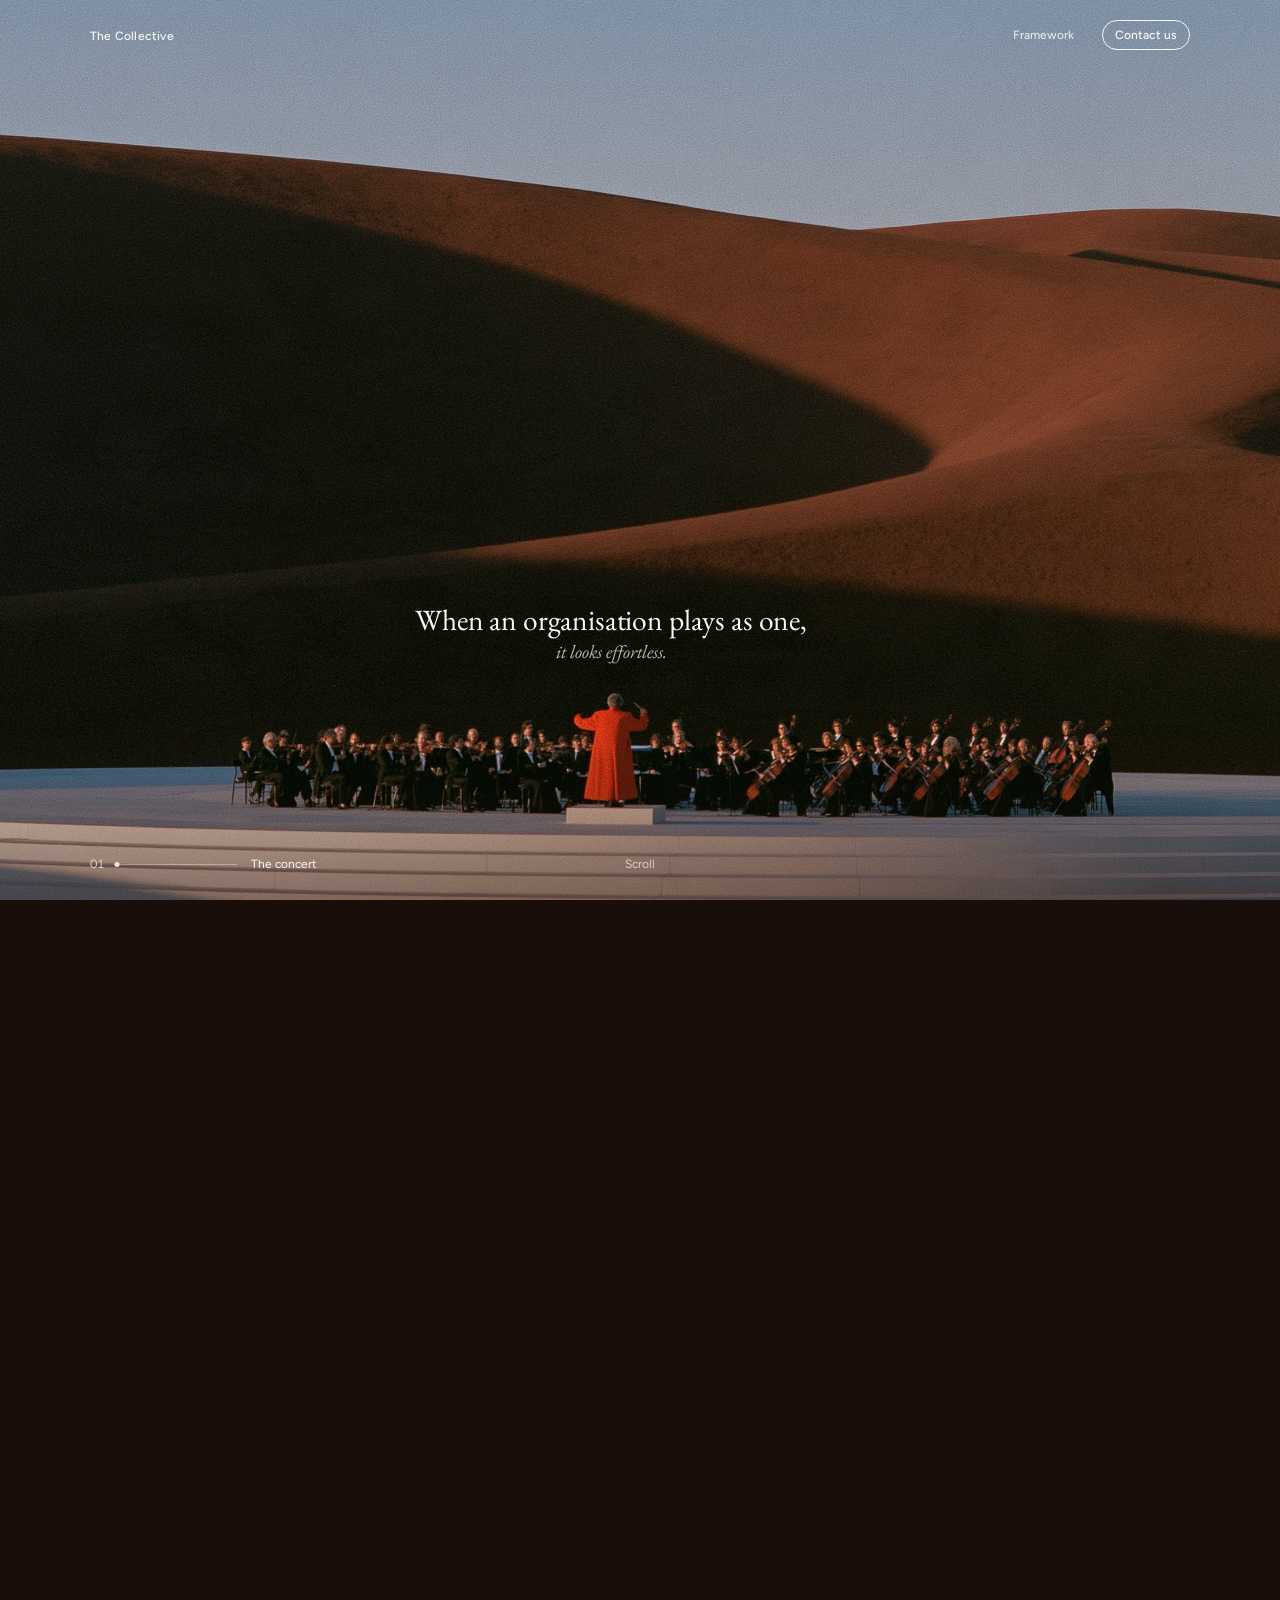
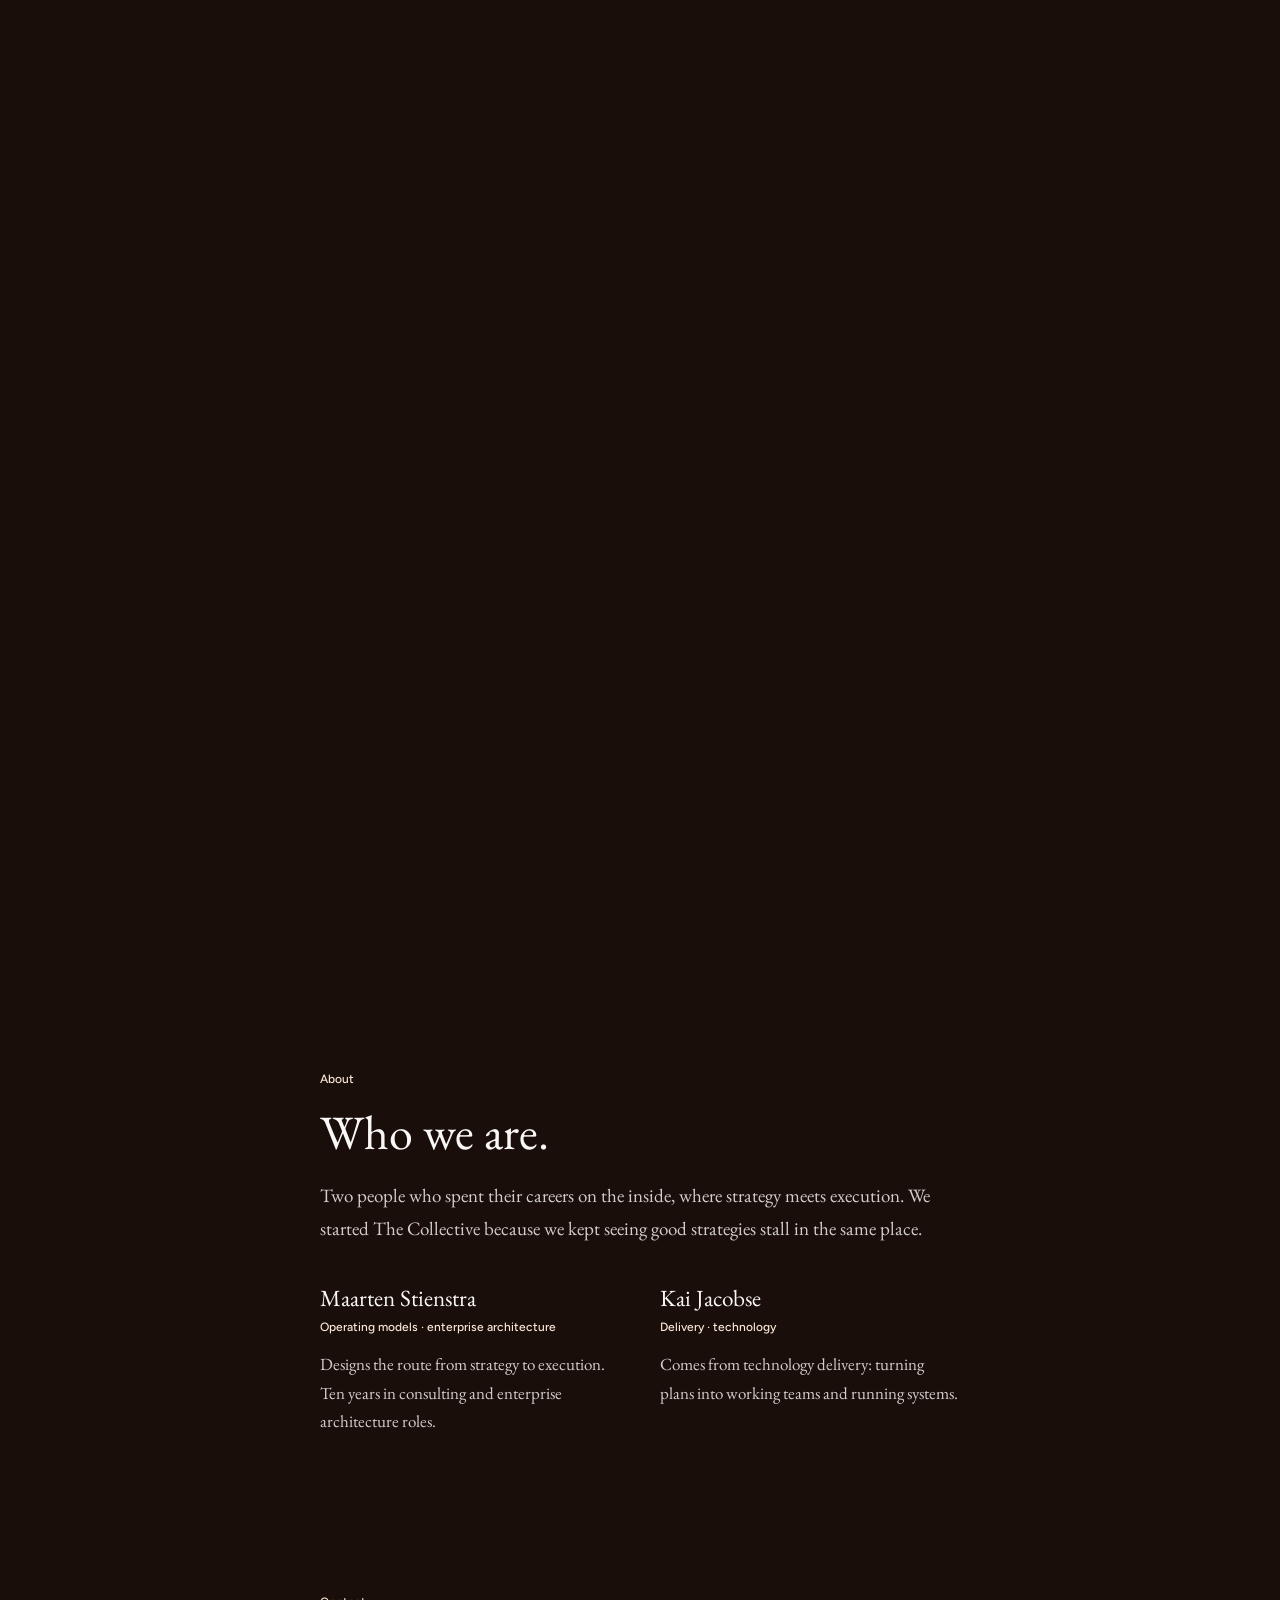
==== index.html @ 5a9cf830 "Initial commit: The Collective website Co-Authored-By: Claude Opus 5.5 <noreply@anthropic.com>" ====
<!doctype html>
<html lang="en-GB">
<head>
<meta charset="utf-8">
<meta name="viewport" content="width=device-width, initial-scale=1, viewport-fit=cover">
<title>The Collective · Operating model advisory in Amsterdam</title>
<meta name="description" content="Forty initiatives, rising IT costs, projects that don&rsquo;t pay off? We connect strategy, operating model and resources so your organisation plays as one.">
<meta name="robots" content="index, follow, max-image-preview:large">
<meta name="theme-color" content="#1A0E0A">
<meta name="color-scheme" content="dark">

<!-- Sharing previews -->
<meta property="og:type" content="website">
<meta property="og:site_name" content="The Collective">
<meta property="og:locale" content="en_GB">
<meta property="og:title" content="The Collective · When an organisation plays as one">
<meta property="og:description" content="Operating model advisory in Amsterdam. We connect strategy, design and resources so the whole organisation plays as one.">
<meta name="twitter:card" content="summary_large_image">
<meta name="twitter:title" content="The Collective · When an organisation plays as one">
<meta name="twitter:description" content="Operating model advisory in Amsterdam. We connect strategy, design and resources so the whole organisation plays as one.">

<!-- seo:site-url  Filled in by tools/set_domain.py once the domain is known: canonical URL and absolute share image. -->
<!-- /seo:site-url -->

<link rel="icon" href="assets/icons/favicon.svg" type="image/svg+xml">
<link rel="icon" href="assets/icons/favicon-32.png" sizes="32x32" type="image/png">
<link rel="apple-touch-icon" href="assets/icons/apple-touch-icon.png">

<script src="assets/js/boot.js"></script>

<link rel="preconnect" href="https://fonts.googleapis.com">
<link rel="preconnect" href="https://fonts.gstatic.com" crossorigin>
<link rel="stylesheet" href="https://fonts.googleapis.com/css2?family=EB+Garamond:ital,wght@0,400;1,400&family=Figtree:wght@400;500&display=swap">

<link rel="preload" as="image" href="assets/img/scene.jpg" fetchpriority="high">

<link rel="stylesheet" href="assets/css/fonts.css">
<link rel="stylesheet" href="assets/css/tokens.css">
<link rel="stylesheet" href="assets/css/base.css">
<link rel="stylesheet" href="assets/css/components/button.css">
<link rel="stylesheet" href="assets/css/components/glass.css">
<link rel="stylesheet" href="assets/css/components/nav.css">
<link rel="stylesheet" href="assets/css/components/story.css">
<link rel="stylesheet" href="assets/css/components/sections.css">
<link rel="stylesheet" href="assets/css/components/tag.css">
<link rel="stylesheet" href="assets/css/components/symptoms.css">
<link rel="stylesheet" href="assets/css/components/diagram.css">
<link rel="stylesheet" href="assets/css/components/dialog.css">
<link rel="stylesheet" href="assets/css/components/motion.css">

<script type="application/ld+json" id="structured-data">
{
  "@context": "https://schema.org",
  "@graph": [
    {
      "@type": "ProfessionalService",
      "@id": "#organisation",
      "name": "The Collective",
      "description": "Operating model advisory. We connect strategy, operating model and resources so the whole organisation plays as one.",
      "slogan": "When an organisation plays as one, it looks effortless.",
      "areaServed": [
        "Netherlands",
        "Belgium",
        "Luxembourg",
        "Europe"
      ],
      "address": {
        "@type": "PostalAddress",
        "addressLocality": "Amsterdam",
        "addressCountry": "NL"
      },
      "founder": [
        {
          "@id": "#maarten-stienstra"
        },
        {
          "@id": "#kai-jacobse"
        }
      ],
      "knowsAbout": [
        "Operating model",
        "Operating model design",
        "Strategy execution",
        "Strategic prioritisation",
        "Project portfolio management",
        "Portfolio governance",
        "Business capabilities",
        "Value streams",
        "Organisational design",
        "Decision rights",
        "Run and change",
        "Capacity planning",
        "IT cost optimisation",
        "Technical debt",
        "Benefits realisation",
        "Business–IT alignment",
        "Data governance",
        "AI readiness",
        "Team Topologies",
        "OKRs"
      ]
    },
    {
      "@type": "Person",
      "@id": "#maarten-stienstra",
      "name": "Maarten Stienstra",
      "jobTitle": "Co-founder · Operating models and enterprise architecture",
      "worksFor": {
        "@id": "#organisation"
      }
    },
    {
      "@type": "Person",
      "@id": "#kai-jacobse",
      "name": "Kai Jacobse",
      "jobTitle": "Co-founder · Delivery and technology",
      "worksFor": {
        "@id": "#organisation"
      }
    },
    {
      "@type": "WebSite",
      "@id": "#website",
      "name": "The Collective",
      "inLanguage": "en-GB",
      "publisher": {
        "@id": "#organisation"
      }
    }
  ]
}
</script>

<script src="assets/js/util.js" defer></script>
<script src="assets/js/config.js" defer></script>
<script src="assets/js/story.js" defer></script>
<script src="assets/js/snap.js" defer></script>
<script src="assets/js/ui.js" defer></script>
</head>
<body>

<!-- ============================================================
     Top bar
     ============================================================ -->
<a class="brand" href="#top" data-safe-top data-entrance aria-label="The Collective, back to top">The Collective</a>
<div class="nav-fade" data-nav-fade aria-hidden="true"></div>
<nav class="site-nav" data-safe-top data-entrance aria-label="Main">
  <a class="site-nav__link" href="#framework">Framework</a>
  <button class="btn btn--outline" type="button" data-contact aria-haspopup="dialog" aria-controls="contact">Contact us</button>
</nav>

<main id="top">
  <h1 class="visually-hidden">The Collective: operating model advisory in Amsterdam</h1>

  <!-- ============================================================
       The film: text timing and camera moves live in assets/js/config.js
       ============================================================ -->
  <section class="story" data-story aria-label="The Collective: when an organisation plays as one">
    <div class="story__stage" data-story-stage>
      <canvas class="story__canvas" data-story-canvas role="img" aria-label="An orchestra and its conductor playing in a vast landscape of red dunes"></canvas>
      <div class="story__shade" data-story-shade aria-hidden="true"></div>
      <div class="story__floor" aria-hidden="true"></div>

      <div class="beats">
        <div class="beat" data-beat="opening" data-anchor="conductor">
          <p class="beat__title" data-entrance="rise">When an organisation plays as one,</p>
          <p class="beat__lead" data-entrance="rise">it looks effortless.</p>
        </div>

        <div class="beat" data-beat="twist" data-anchor="conductor">
          <p class="beat__title">It isn&rsquo;t.</p>
          <ul class="beat__lines">
            <li data-copy="symptom-1">Forty initiatives. Nobody can name the three that matter.</li>
            <li data-copy="symptom-2">Every project reports green. The result doesn&rsquo;t move.</li>
            <li data-copy="symptom-3">Run wins every fight for people.</li>
          </ul>
        </div>

        <div class="beat" data-beat="whole" data-anchor="conductor">
          <p class="beat__title">Great parts don&rsquo;t automatically create a great&nbsp;whole.</p>
          <p class="beat__lead" data-copy="whole-sub">What makes it extraordinary<br>is how it all comes together.</p>
        </div>

        <div class="beat beat--centred" data-beat="question">
          <p class="beat__title">So, how does your organisation sound?</p>
          <button class="btn btn--outline beat__cta" type="button" data-contact>Start a conversation</button>
        </div>
      </div>

      <div class="panels">
        <aside class="panel glass" data-panel="plan" aria-label="Plan">
          <p class="panel__kicker">Plan &middot; the programme</p>
          <p class="panel__title">What we want to play</p>
          <p class="panel__body">The best music for our audience, the customer. Tonight, and next season too. The plan chooses what we play, and what we leave out.</p>
          <a class="panel__link" href="#plan">More on the plan &darr;</a>
        </aside>
        <aside class="panel glass" data-panel="blueprint" aria-label="Blueprint">
          <p class="panel__kicker">Blueprint &middot; the score</p>
          <p class="panel__title">What it takes to play it</p>
          <p class="panel__body">The programme written out as parts: which sections the orchestra needs, who plays what, and who leads. The design, on paper.</p>
          <a class="panel__link" href="#blueprint">More on the blueprint &darr;</a>
        </aside>
        <aside class="panel glass" data-panel="means" aria-label="Means">
          <p class="panel__kicker">Means &middot; the orchestra</p>
          <p class="panel__title">Who is in the chair tonight</p>
          <p class="panel__body">The musicians, their hours and their instruments: people, money, processes and technology. Tonight&rsquo;s concert and next season&rsquo;s rehearsals share them.</p>
          <a class="panel__link" href="#means">More on the means &darr;</a>
        </aside>
        <aside class="panel glass" data-panel="orchestration" aria-label="Orchestration">
          <p class="panel__kicker">Orchestration &middot; the conductor</p>
          <p class="panel__title">The whole, in motion</p>
          <p class="panel__body">Programme, score and orchestra, playing together, live. Deciding every day what plays, what waits, and who is needed where.</p>
          <a class="panel__link" href="#orchestration">More on orchestration &darr;</a>
        </aside>
      </div>

      <div class="timeline" data-timeline data-entrance aria-hidden="true">
        <span data-timeline-num>01</span>
        <span class="timeline__bar"><span class="timeline__fill" data-timeline-fill></span><span class="timeline__dot" data-timeline-dot></span></span>
        <span class="timeline__label" data-timeline-label>The concert</span>
      </div>
      <div class="scroll-hint" data-scroll-hint data-entrance aria-hidden="true">Scroll</div>
    </div>
  </section>

  <!-- ============================================================
       Symptoms: what leadership teams recognise, grouped by the part of
       the framework where they start. The full list with roles, causes,
       evidence and sources is in docs/SYMPTOMS.md: keep the two in step.
       ============================================================ -->
  <section class="section section--first" id="symptoms" aria-labelledby="symptoms-title">
    <div class="section__inner">
      <header class="section__head">
        <p class="eyebrow" data-reveal>Symptoms</p>
        <h2 class="section__title" id="symptoms-title" data-reveal>Sound familiar?</h2>
        <p class="section__text" data-reveal>What CEOs, CFOs, COOs and CIOs say when strategy and execution stop playing together. Open one to see where it starts.</p>
      </header>

      <div class="symptoms">
        <section class="symptom-group" aria-labelledby="symptoms-plan" data-reveal>
          <p class="symptom-group__part">Plan &middot; the programme</p>
          <h3 class="symptom-group__title" id="symptoms-plan">Are we working on the right things?</h3>
          <details class="symptom" id="too-many-initiatives">
            <summary class="symptom__line">We have 40 initiatives running, and nobody can tell me which three actually matter.</summary>
            <div class="symptom__body">
              <p class="symptom__roles">CEO &middot; COO</p>
              <p class="symptom__cause">The strategy names ambitions but makes no choices. Every idea becomes a project, and nothing is ranked against anything else.</p>
              <ul class="tags" aria-label="Related concepts"><li class="tag">Strategic prioritisation</li><li class="tag">Project portfolio management</li><li class="tag">OKRs</li></ul>
            </div>
          </details>
          <details class="symptom" id="strategy-lost-in-translation">
            <summary class="symptom__line">The strategy is clear in the boardroom. Two levels down, nobody can tell you what it means for their work.</summary>
            <div class="symptom__body">
              <p class="symptom__roles">CEO</p>
              <p class="symptom__cause">The plan goes straight to the organisation without a design in between: which capabilities, which teams, which owners.</p>
              <ul class="tags" aria-label="Related concepts"><li class="tag">Strategy execution</li><li class="tag">Strategic alignment</li><li class="tag">Operating model</li></ul>
            </div>
          </details>
          <details class="symptom" id="ai-without-foundations">
            <summary class="symptom__line">Everyone wants AI, but our data and systems aren&rsquo;t ready for it.</summary>
            <div class="symptom__body">
              <p class="symptom__roles">CEO &middot; CIO &middot; CTO</p>
              <p class="symptom__cause">The ambition is set at the top, but the foundations it depends on, data, process ownership and capacity, were never planned or funded.</p>
              <ul class="tags" aria-label="Related concepts"><li class="tag">AI readiness</li><li class="tag">AI strategy</li><li class="tag">Data foundations</li></ul>
            </div>
          </details>
        </section>
        <section class="symptom-group" aria-labelledby="symptoms-blueprint" data-reveal>
          <p class="symptom-group__part">Blueprint &middot; the score</p>
          <h3 class="symptom-group__title" id="symptoms-blueprint">Is it clear who owns what?</h3>
          <details class="symptom" id="waiting-on-other-teams">
            <summary class="symptom__line">Every piece of work needs three other teams, and we&rsquo;re always waiting on someone.</summary>
            <div class="symptom__body">
              <p class="symptom__roles">CIO &middot; CTO &middot; COO</p>
              <p class="symptom__cause">Teams are organised around departments or systems instead of the flow of work to the customer, so every change crosses several boundaries.</p>
              <ul class="tags" aria-label="Related concepts"><li class="tag">Team dependencies</li><li class="tag">Value streams</li><li class="tag">Team Topologies</li></ul>
            </div>
          </details>
          <details class="symptom" id="agile-but-not-faster">
            <summary class="symptom__line">We went agile two years ago. We&rsquo;re not delivering any faster.</summary>
            <div class="symptom__body">
              <p class="symptom__roles">CEO &middot; CIO &middot; CTO</p>
              <p class="symptom__cause">The teams changed how they work, but funding, priorities and dependencies above the teams stayed the same. Fast teams still wait on a slow system.</p>
              <ul class="tags" aria-label="Related concepts"><li class="tag">Agile at scale</li><li class="tag">Agile transformation</li><li class="tag">Lean portfolio management</li></ul>
            </div>
          </details>
          <details class="symptom" id="reorganised-same-problems">
            <summary class="symptom__line">We reorganised, and a year later we have the same problems.</summary>
            <div class="symptom__body">
              <p class="symptom__roles">CEO &middot; COO</p>
              <p class="symptom__cause">The org chart changed, but decision rights, processes and the way work flows did not.</p>
              <ul class="tags" aria-label="Related concepts"><li class="tag">Organisational design</li><li class="tag">Reorganisation</li><li class="tag">Operating model design</li></ul>
            </div>
          </details>
          <details class="symptom" id="nobody-owns-end-to-end">
            <summary class="symptom__line">When an order goes wrong between sales, the warehouse and finance, nobody owns the whole thing.</summary>
            <div class="symptom__body">
              <p class="symptom__roles">COO &middot; CFO</p>
              <p class="symptom__cause">Each department owns its own piece. Nobody owns the end-to-end flow, such as order-to-cash, returns or replenishment.</p>
              <ul class="tags" aria-label="Related concepts"><li class="tag">End-to-end process ownership</li><li class="tag">Order-to-cash</li><li class="tag">Value streams</li></ul>
            </div>
          </details>
          <details class="symptom" id="three-versions-of-the-truth">
            <summary class="symptom__line">We have three reports with three different numbers, and a meeting to argue about which one is right.</summary>
            <div class="symptom__body">
              <p class="symptom__roles">CFO &middot; CEO</p>
              <p class="symptom__cause">Nobody owns the key definitions and data, so every department builds its own version of the truth.</p>
              <ul class="tags" aria-label="Related concepts"><li class="tag">Data governance</li><li class="tag">Single source of truth</li><li class="tag">Data ownership</li></ul>
            </div>
          </details>
          <details class="symptom" id="it-as-a-cost-centre">
            <summary class="symptom__line">IT is seen as a cost to manage, not as part of how we compete.</summary>
            <div class="symptom__body">
              <p class="symptom__roles">CIO &middot; CTO &middot; CEO</p>
              <p class="symptom__cause">Business and IT plan separately and hand work over the wall, instead of owning the outcome together.</p>
              <ul class="tags" aria-label="Related concepts"><li class="tag">Business–IT alignment</li><li class="tag">Product operating model</li><li class="tag">Digital operating model</li></ul>
            </div>
          </details>
        </section>
        <section class="symptom-group" aria-labelledby="symptoms-means" data-reveal>
          <p class="symptom-group__part">Means &middot; the orchestra</p>
          <h3 class="symptom-group__title" id="symptoms-means">Do we have the people and money to do it?</h3>
          <details class="symptom" id="costs-creeping-up">
            <summary class="symptom__line">Our costs keep creeping up, especially IT, and nobody can tell me exactly why.</summary>
            <div class="symptom__body">
              <p class="symptom__roles">CFO &middot; CEO</p>
              <p class="symptom__cause">Spend is spread across cloud, licences and teams that nobody oversees as a whole. New things are added, old ones are rarely switched off.</p>
              <ul class="tags" aria-label="Related concepts"><li class="tag">IT cost optimisation</li><li class="tag">OPEX</li><li class="tag">Cloud costs</li></ul>
            </div>
          </details>
          <details class="symptom" id="run-eats-the-budget">
            <summary class="symptom__line">Most of our IT budget goes to keeping things running. There&rsquo;s very little left for anything new.</summary>
            <div class="symptom__body">
              <p class="symptom__roles">CIO &middot; CTO &middot; CFO</p>
              <p class="symptom__cause">Old systems and quick fixes build up a maintenance bill that grows every year and crowds out new work.</p>
              <ul class="tags" aria-label="Related concepts"><li class="tag">Technical debt</li><li class="tag">Run versus change</li><li class="tag">IT budget</li></ul>
            </div>
          </details>
          <details class="symptom" id="same-people-everywhere">
            <summary class="symptom__line">The same handful of people are needed on every project, and they&rsquo;re also the ones keeping the business running.</summary>
            <div class="symptom__body">
              <p class="symptom__roles">COO &middot; CIO &middot; CTO</p>
              <p class="symptom__cause">Projects are approved without checking who will actually do the work, so a few key people become the bottleneck for everything.</p>
              <ul class="tags" aria-label="Related concepts"><li class="tag">Capacity planning</li><li class="tag">Resource management</li><li class="tag">Key-person dependency</li></ul>
            </div>
          </details>
          <details class="symptom" id="software-sprawl">
            <summary class="symptom__line">Every department buys its own software, and nobody has the full picture of what we have or what we pay for.</summary>
            <div class="symptom__body">
              <p class="symptom__roles">CIO &middot; CTO &middot; CFO</p>
              <p class="symptom__cause">Buying decisions are spread across departments, with no shared view of the capabilities the organisation already has.</p>
              <ul class="tags" aria-label="Related concepts"><li class="tag">SaaS sprawl</li><li class="tag">Shadow IT</li><li class="tag">Application portfolio</li></ul>
            </div>
          </details>
        </section>
        <section class="symptom-group" aria-labelledby="symptoms-orchestration" data-reveal>
          <p class="symptom-group__part">Orchestration &middot; the conductor</p>
          <h3 class="symptom-group__title" id="symptoms-orchestration">Do we decide, stop and adjust in time?</h3>
          <details class="symptom" id="projects-dont-pay-off">
            <summary class="symptom__line">We can&rsquo;t tell whether our projects actually pay off.</summary>
            <div class="symptom__body">
              <p class="symptom__roles">CFO &middot; CEO</p>
              <p class="symptom__cause">Projects are approved on a business case, but nobody owns measuring the benefits once the money is spent.</p>
              <ul class="tags" aria-label="Related concepts"><li class="tag">Return on investment</li><li class="tag">Business case</li><li class="tag">Value management</li></ul>
            </div>
          </details>
          <details class="symptom" id="decisions-escalate">
            <summary class="symptom__line">Too many decisions end up on my desk, and they still take too long.</summary>
            <div class="symptom__body">
              <p class="symptom__roles">CEO &middot; COO</p>
              <p class="symptom__cause">Nobody has made explicit who decides what, so managers escalate instead of settling trade-offs between themselves.</p>
              <ul class="tags" aria-label="Related concepts"><li class="tag">Decision rights</li><li class="tag">Governance</li><li class="tag">RACI</li></ul>
            </div>
          </details>
          <details class="symptom" id="everything-reports-green">
            <summary class="symptom__line">Every project report says green, but the numbers that matter don&rsquo;t move.</summary>
            <div class="symptom__body">
              <p class="symptom__roles">CEO &middot; CFO</p>
              <p class="symptom__cause">Reports track activity and milestones rather than results, and bad news travels up slowly.</p>
              <ul class="tags" aria-label="Related concepts"><li class="tag">Watermelon reporting</li><li class="tag">Portfolio reporting</li><li class="tag">Outcome KPIs</li></ul>
            </div>
          </details>
          <details class="symptom" id="budget-like-last-year">
            <summary class="symptom__line">Our budget looks like last year&rsquo;s, even though our priorities have changed.</summary>
            <div class="symptom__body">
              <p class="symptom__roles">CFO &middot; CEO</p>
              <p class="symptom__cause">The annual budget starts from last year&rsquo;s numbers, so money and people stay where they were, whatever the strategy says.</p>
              <ul class="tags" aria-label="Related concepts"><li class="tag">Resource allocation</li><li class="tag">Zero-based budgeting</li><li class="tag">Rolling forecasts</li></ul>
            </div>
          </details>
          <details class="symptom" id="never-stop-anything">
            <summary class="symptom__line">We&rsquo;re good at starting things. We almost never stop anything.</summary>
            <div class="symptom__body">
              <p class="symptom__roles">CEO &middot; CFO &middot; COO</p>
              <p class="symptom__cause">There is no regular moment where the portfolio is reviewed and work is stopped, so not deciding becomes the decision.</p>
              <ul class="tags" aria-label="Related concepts"><li class="tag">Portfolio governance</li><li class="tag">Stage gates</li><li class="tag">Work in progress</li></ul>
            </div>
          </details>
          <details class="symptom" id="benefits-never-showed-up">
            <summary class="symptom__line">The new system went live, but the benefits in the business case never showed up.</summary>
            <div class="symptom__body">
              <p class="symptom__roles">CFO &middot; COO</p>
              <p class="symptom__cause">Success was defined as go-live. The programme team moved on, and nobody in the business owns the promised outcome.</p>
              <ul class="tags" aria-label="Related concepts"><li class="tag">Benefits realisation</li><li class="tag">ERP implementation</li><li class="tag">Post-implementation review</li></ul>
            </div>
          </details>
          <details class="symptom" id="programme-keeps-growing">
            <summary class="symptom__line">Our big programme is late, over budget, and still getting bigger.</summary>
            <div class="symptom__body">
              <p class="symptom__roles">CEO &middot; CFO &middot; CIO</p>
              <p class="symptom__cause">Scope, dependencies and capacity were never planned end to end, and business and IT don&rsquo;t share ownership.</p>
              <ul class="tags" aria-label="Related concepts"><li class="tag">Programme recovery</li><li class="tag">Programme management</li><li class="tag">Transformation</li></ul>
            </div>
          </details>
        </section>
      </div>
    </div>
  </section>


  <!-- ============================================================
       The framework
       ============================================================ -->
  <section class="section" id="framework" aria-labelledby="framework-title">
    <div class="section__inner">
      <header class="section__head">
        <p class="eyebrow" data-reveal>The framework</p>
        <h2 class="section__title" id="framework-title" data-reveal>One whole, four parts.</h2>
        <p class="section__text section__text--strong" data-reveal>Those symptoms share a cause. One of the parts below is missing, or the parts don&rsquo;t connect.</p>

        <figure class="diagram" data-reveal>
          <svg class="diagram__svg diagram__svg--wide" viewBox="0 0 470 354" role="img" aria-label="Plan, Blueprint and Means stacked as three layers; Run and Change as two pillars through all three; Orchestration as the frame around everything">
            <rect class="diagram__frame" pathLength="1" x="12" y="12" width="446" height="330" rx="26"/>
            <text class="diagram__label diagram__frame-label" x="36" y="46">Orchestration</text>
            <g class="diagram__layer"><rect x="36" y="72" width="398" height="70" rx="12"/><text class="diagram__name" x="54" y="104">Plan</text><text class="diagram__desc" x="54" y="122">the programme</text></g>
            <g class="diagram__layer"><rect x="36" y="154" width="398" height="70" rx="12"/><text class="diagram__name" x="54" y="186">Blueprint</text><text class="diagram__desc" x="54" y="204">the score</text></g>
            <g class="diagram__layer"><rect x="36" y="236" width="398" height="70" rx="12"/><text class="diagram__name" x="54" y="268">Means</text><text class="diagram__desc" x="54" y="286">the orchestra tonight</text></g>
            <g class="diagram__pillar"><rect x="260" y="60" width="72" height="258" rx="10"/><text class="diagram__label" x="296" y="46">Run</text></g>
            <g class="diagram__pillar"><rect x="344" y="60" width="72" height="258" rx="10"/><text class="diagram__label" x="380" y="46">Change</text></g>
          </svg>
          <svg class="diagram__svg diagram__svg--phone" viewBox="0 0 340 324" role="img" aria-label="Plan, Blueprint and Means stacked as three layers; Run and Change as two pillars through all three; Orchestration as the frame around everything">
            <rect class="diagram__frame" pathLength="1" x="6" y="6" width="328" height="312" rx="22"/>
            <text class="diagram__label diagram__frame-label" x="26" y="36">Orchestration</text>
            <g class="diagram__layer"><rect x="26" y="58" width="288" height="70" rx="10"/><text class="diagram__name" x="42" y="90">Plan</text><text class="diagram__desc" x="42" y="108">the programme</text></g>
            <g class="diagram__layer"><rect x="26" y="138" width="288" height="70" rx="10"/><text class="diagram__name" x="42" y="170">Blueprint</text><text class="diagram__desc" x="42" y="188">the score</text></g>
            <g class="diagram__layer"><rect x="26" y="218" width="288" height="70" rx="10"/><text class="diagram__name" x="42" y="250">Means</text><text class="diagram__desc" x="42" y="268">the orchestra</text></g>
            <g class="diagram__pillar"><rect x="184" y="48" width="52" height="250" rx="8"/><text class="diagram__label" x="210" y="36">Run</text></g>
            <g class="diagram__pillar"><rect x="246" y="48" width="52" height="250" rx="8"/><text class="diagram__label" x="272" y="36">Change</text></g>
          </svg>
        </figure>
      </header>

      <article class="part" id="plan" data-reveal>
        <p class="eyebrow">Plan</p>
        <h3 class="part__title">What we want to play</h3>
        <p class="part__text">The plan holds the ambition, the choices and the goals. Most organisations have one, and it is usually good. Its weak point is the handover: it goes straight to the people who must carry it out, as a list of projects. A plan works when every goal lands somewhere it can be measured.</p>
        <ul class="tags" aria-label="Related concepts"><li class="tag">Strategy</li><li class="tag">OKRs</li></ul>
      </article>

      <article class="part" id="blueprint" data-reveal>
        <p class="eyebrow">Blueprint</p>
        <h3 class="part__title">What it takes to play it</h3>
        <p class="part__text">The blueprint is the intended design, on paper. It shows which capabilities the organisation needs, how value reaches the customer, how teams are shaped and who decides what. It is the only route from intending to doing. Skip it, and everyone plays the part they already knew.</p>
        <ul class="tags" aria-label="Related concepts"><li class="tag">Value streams</li><li class="tag">Business capabilities</li><li class="tag">Operating model</li><li class="tag">Organisational design</li></ul>
      </article>

      <article class="part" id="means" data-reveal>
        <p class="eyebrow">Means</p>
        <h3 class="part__title">Who is in the chair tonight</h3>
        <p class="part__text">People, money, processes and technology. They are finite, and both run and change draw on them. Tonight&rsquo;s concert and next season&rsquo;s rehearsals use the same musicians and the same hours. That is why the two so often compete instead of cooperate.</p>
        <ul class="tags" aria-label="Related concepts"><li class="tag">People</li><li class="tag">Process</li><li class="tag">Technology</li><li class="tag">Spend</li></ul>
      </article>

      <article class="part" id="orchestration" data-reveal>
        <p class="eyebrow">Orchestration</p>
        <h3 class="part__title">The whole, in motion</h3>
        <p class="part__text">The plan, the blueprint and the means running together, day to day. Orchestration is the rhythm of decisions that keeps them in step: what starts, what stops, and who gets the people when run and change collide. This is where we work, until the orchestra plays on its own.</p>
        <ul class="tags" aria-label="Related concepts"><li class="tag">Portfolio management</li></ul>
      </article>
    </div>
  </section>

  <!-- ============================================================
       About
       ============================================================ -->
  <section class="section" id="about" aria-labelledby="about-title">
    <div class="section__inner section__inner--tight">
      <header class="section__head">
        <p class="eyebrow" data-reveal>About</p>
        <h2 class="section__title" id="about-title" data-reveal>Who we are.</h2>
        <p class="section__text" data-reveal>Two people who spent their careers on the inside, where strategy meets execution. We started The Collective because we kept seeing good strategies stall in the same place.</p>
      </header>
      <div class="people">
        <article class="person" data-reveal>
          <h3 class="person__name">Maarten Stienstra</h3>
          <p class="person__role">Operating models &middot; enterprise architecture</p>
          <p class="person__bio">Designs the route from strategy to execution. Ten years in consulting and enterprise architecture roles.</p>
        </article>
        <article class="person" data-reveal>
          <h3 class="person__name">Kai Jacobse</h3>
          <p class="person__role">Delivery &middot; technology</p>
          <p class="person__bio">Comes from technology delivery: turning plans into working teams and running systems.</p>
        </article>
      </div>
    </div>
  </section>

  <!-- ============================================================
       Contact
       ============================================================ -->
  <section class="section section--last" id="contact-section" aria-labelledby="contact-title">
    <div class="section__inner section__inner--tight">
      <header class="section__head">
        <p class="eyebrow" data-reveal>Contact</p>
        <h2 class="section__title" id="contact-title" data-reveal>Let&rsquo;s talk.</h2>
        <p class="section__text" data-reveal>Recognise the symptoms, or want to test our thinking against your own situation? Send us a message. We read everything ourselves.</p>
        <button class="btn btn--outline section__cta" type="button" data-contact data-reveal>Send a message</button>
      </header>
    </div>
  </section>
</main>

<footer class="site-footer">
  <span>The Collective &middot; Amsterdam</span>
  <span>&copy; 2026</span>
</footer>

<!-- ============================================================
     Contact dialog (not connected to email yet: see README)
     ============================================================ -->
<div class="dialog" id="contact" data-dialog role="dialog" aria-modal="true" aria-labelledby="dialog-title">
  <div class="dialog__card glass glass--strong">
    <button class="dialog__close" type="button" data-dialog-close aria-label="Close">&times;</button>
    <h2 class="dialog__title" id="dialog-title">Let&rsquo;s talk.</h2>
    <p class="dialog__lead">Tell us a little about your organisation. We reply within two working days.</p>
    <form novalidate
          data-msg-incomplete="Please fill in all three fields."
          data-msg-email="Please enter a valid email address."
          data-msg-not-connected="This preview isn&rsquo;t connected to email yet, so your message wasn&rsquo;t sent.">
      <label class="field"><span class="field__label">Name</span><input class="field__input" name="name" type="text" autocomplete="name" required></label>
      <label class="field"><span class="field__label">Email</span><input class="field__input" name="email" type="email" autocomplete="email" required></label>
      <label class="field"><span class="field__label">Message</span><textarea class="field__input" name="message" rows="3" required></textarea></label>
      <button class="btn btn--solid dialog__submit" type="submit">Send</button>
      <p class="dialog__note" data-dialog-note aria-live="polite"></p>
    </form>
  </div>
</div>

</body>
</html>
---- assets/css/fonts.css ----
/* ==========================================================================
   Fonts
   EB Garamond (serif) and Figtree (sans fallback) load from Google Fonts in
   index.html. Restart Soft is the intended sans: it is a commercial font, so
   it is not bundled. Once licensed, place the webfont files in assets/fonts/
   and uncomment the block below. Nothing else needs to change: --font-sans in
   tokens.css already lists Restart Soft first.
   ========================================================================== */

/*
@font-face {
  font-family: "Restart Soft";
  src: url("../fonts/RestartSoft-Regular.woff2") format("woff2");
  font-weight: 400;
  font-style: normal;
  font-display: swap;
}
@font-face {
  font-family: "Restart Soft";
  src: url("../fonts/RestartSoft-Medium.woff2") format("woff2");
  font-weight: 500;
  font-style: normal;
  font-display: swap;
}
*/
---- assets/css/tokens.css ----
/* ==========================================================================
   The Collective — design tokens
   The single source of truth for colour, type, space, shape and motion.
   Components never use raw values; they read these tokens. The story engine
   (assets/js/story.js) reads the canvas tokens at the bottom of this file.

   Breakpoints (CSS variables cannot be used inside media queries, so these
   are fixed values used consistently across the component files):
     --bp-phone    560px   small phones: compact navigation, phone diagram
     --bp-portrait 720px   phones and narrow tablets: docked panels, stacked grids
   ========================================================================== */

:root {
  color-scheme: dark;

  /* ---- Palette: raw colours, named after where they come from -------- */
  --palette-shadow:    #1A0E0A;   /* deepest shadow in the dunes; the page ground */
  --palette-garnet:    #5C0F07;   /* brand red: concert-hall plush */
  --palette-vermilion: #F1400B;   /* the conductor's coat; the one accent */
  --palette-paper:     #FAF8F6;   /* parchment; primary text on dark */
  --palette-cream:     #FCE8D8;   /* bright cream with a hint of peach */

  /* Channel versions of the same colours, for alpha variants: rgb(var(--rgb-x) / .5) */
  --rgb-shadow:    26 14 10;
  --rgb-paper:     250 248 246;
  --rgb-cream:     252 232 216;
  --rgb-vermilion: 241 64 11;

  /* ---- Colour roles: what components actually use -------------------- */
  --color-bg:            var(--palette-shadow);
  --color-text:          var(--palette-paper);
  --color-text-body:     rgb(var(--rgb-paper) / .82);
  --color-text-muted:    rgb(var(--rgb-paper) / .72);
  --color-text-subtle:   rgb(var(--rgb-paper) / .62);
  --color-highlight:     var(--palette-cream);       /* italic lines, labels, hover */
  --color-accent:        var(--palette-vermilion);   /* used once per view */
  --color-brand:         var(--palette-garnet);

  --color-line:          rgb(var(--rgb-paper) / .36);
  --color-line-soft:     rgb(var(--rgb-paper) / .22);
  --color-line-faint:    rgb(var(--rgb-paper) / .12);
  --color-line-hair:     rgb(var(--rgb-paper) / .08);

  --color-glass:         rgb(var(--rgb-shadow) / .34);
  --color-glass-strong:  rgb(var(--rgb-shadow) / .50);
  --color-overlay:       rgb(var(--rgb-shadow) / .45);
  --color-fade-strong:   rgb(var(--rgb-shadow) / .92);
  --color-fade-floor:    rgb(var(--rgb-shadow) / .50);
  --color-fade-clear:    rgb(var(--rgb-shadow) / 0);

  --color-diagram-fill:  rgb(var(--rgb-paper) / .04);
  --color-diagram-line:  rgb(var(--rgb-paper) / .22);
  --color-diagram-frame: rgb(var(--rgb-cream) / .55);
  --color-pillar-fill:   rgb(var(--rgb-vermilion) / .10);
  --color-pillar-line:   rgb(var(--rgb-vermilion) / .55);

  /* ---- Typography ----------------------------------------------------- */
  --font-serif: "EB Garamond", "Garamond", Georgia, serif;
  --font-sans:  "Restart Soft", "Restart Soft Premium", "Figtree", ui-sans-serif, system-ui, sans-serif;

  --weight-regular: 400;
  --weight-medium:  500;

  --text-ui:         0.75rem;                      /* 12px  navigation, buttons, timeline, labels */
  --text-field:      1rem;                         /* 16px  form input (16px stops iOS zooming in) */
  --text-close:      1.125rem;                     /* 18px  the × that closes the dialog */
  --text-body-sm:    1.0625rem;                    /* 17px  body on phones, bios */
  --text-body:       1.1875rem;                    /* 19px  reading text */
  --text-lede:       clamp(1.05rem, 1.45vw, 1.4rem); /* every italic line under a title over the film */
  --text-h3-sm:      1.25rem;                      /* panel titles on phones */
  --text-h3:         1.45rem;
  --text-h3-lg:      1.6rem;
  --text-h2:         clamp(2rem, 4vw, 3rem);
  --text-beat:       clamp(1.5rem, 2.3vw, 2.25rem); /* every title over the film */

  --leading-beat:      1.1;                        /* titles over the film */
  --leading-heading:   1.15;                       /* h2 and card titles */
  --leading-snug:      1.2;                        /* h3 */
  --leading-lede:      1.25;                       /* italic lines over the film */
  --leading-field:     1.4;
  --leading-ui:        1.6;
  --leading-body:      1.7;
  --tracking-beat:      -0.005em;
  --tracking-ui:         0.02em;

  /* ---- Space ------------------------------------------------------------ */
  --space-3xs: 0.25rem;
  --space-2xs: 0.4rem;
  --space-xs:  0.6rem;
  --space-s:   0.85rem;
  --space-m:   1.25rem;
  --space-l:   1.75rem;
  --space-xl:  2.5rem;
  --space-2xl: clamp(3rem, 6vw, 4.5rem);          /* between blocks inside a section */
  --space-section: clamp(3rem, 7vw, 5rem);         /* between sections */
  --space-section-lg: clamp(6rem, 14vw, 10rem);    /* first section after the story */
  --space-section-end: clamp(5rem, 12vw, 8rem);    /* below the last section */

  /* ---- Layout ----------------------------------------------------------- */
  --gutter:        clamp(20px, 7vw, 120px);
  --measure:       40rem;                          /* reading width (~65 characters) */
  --beat-width:    46rem;
  --panel-width:   20rem;
  --nav-offset:    20px;                           /* distance of the top bar from the edge */
  --panel-offset:  72px;                           /* glass panel above the bottom edge */
  --timeline-offset: 30px;                         /* timeline above the bottom edge */
  --story-length:  1250vh;                         /* scroll distance of the film */

  /* ---- Shape and depth -------------------------------------------------- */
  --radius-hair:  2px;
  --radius-glass: 18px;
  --radius-card:  20px;
  --radius-pill:  999px;
  --blur-glass:   blur(18px) saturate(1.15);
  --blur-overlay: blur(14px);
  --shadow-glass: 0 20px 50px -30px rgb(0 0 0 / .6);
  --shadow-card:  0 30px 80px -40px rgb(0 0 0 / .8);
  --shadow-text:  0 1px 30px rgb(var(--rgb-shadow) / .45);   /* lifts text off a bright sky */
  --focus-ring:   2px solid var(--color-highlight);

  /* ---- Motion ----------------------------------------------------------- */
  --ease-out:     cubic-bezier(.16, .84, .24, 1);  /* arrivals: quick, then settle */
  --ease-in-out:  cubic-bezier(.4, 0, .6, 1);      /* departures */
  --ease-draw:    cubic-bezier(.45, 0, .2, 1);     /* lines drawing themselves */
  --dur-fast:   .3s;
  --dur-base:   .6s;
  --dur-slow:   .9s;
  --dur-slower: 1.2s;
  --stagger:    .08s;                              /* delay between items appearing in turn */

  /* ---- Layers ----------------------------------------------------------- */
  --z-nav-fade: 19;
  --z-nav:      20;
  --z-dialog:   30;

  /* ---- Canvas (read by the story engine) -------------------------------- */
  --rgb-canvas-shade: var(--rgb-shadow);           /* dims everything outside the focus */
  --rgb-glow-core:    255 236 214;                 /* warm light inside the subject */
  --rgb-glow:         255 226 196;
  --rgb-glow-rim:     255 186 140;                 /* soft rim of light around it */
}

/* Phones and narrow tablets: same system, adjusted distances */
@media (max-width: 720px) {
  :root {
    --panel-offset:    calc(124px + env(safe-area-inset-bottom, 0px));
    --timeline-offset: calc(60px + env(safe-area-inset-bottom, 0px));
    --story-length:    1100vh;
    --text-h2:         1.85rem;
    --text-body:       var(--text-body-sm);
  }
}
---- assets/css/base.css ----
/* ==========================================================================
   Base: document, element defaults, accessibility helpers
   ========================================================================== */

*, *::before, *::after { box-sizing: border-box; }

html, body { background: var(--color-bg); }

body {
  margin: 0;
  color: var(--color-text);
  font-family: var(--font-serif);
  -webkit-font-smoothing: antialiased;
  text-rendering: optimizeLegibility;
}

h1, h2, h3, p, ul, figure { margin: 0; }
ul { padding: 0; list-style: none; }
img, svg { max-width: 100%; }
button { font: inherit; }

/* Links inside reading text */
.prose-link {
  color: var(--color-text);
  text-decoration: underline;
  text-decoration-color: var(--color-line);
  text-underline-offset: 3px;
  transition: text-decoration-color var(--dur-fast) ease;
}
.prose-link:hover { text-decoration-color: var(--color-accent); }

/* One focus style everywhere */
:focus-visible {
  outline: var(--focus-ring);
  outline-offset: 3px;
  border-radius: var(--radius-hair);
}

.visually-hidden {
  position: absolute !important;
  width: 1px; height: 1px;
  overflow: hidden; clip: rect(0 0 0 0); white-space: nowrap;
}

@media (prefers-reduced-motion: reduce) {
  *, *::before, *::after {
    animation-duration: .01ms !important;
    animation-delay: 0s !important;
    transition-duration: .01ms !important;
    transition-delay: 0s !important;
  }
}
---- assets/css/components/button.css ----
/* ==========================================================================
   Buttons
   .btn            shared shape: a small pill in the UI typeface
   .btn--outline   line in the text colour, no fill (navigation, calls to action)
   .btn--solid     filled paper button (form submit)
   ========================================================================== */

.btn {
  --btn-padding: .5rem .75rem;                  /* kept close around the label */
  display: inline-flex;
  align-items: center;
  gap: var(--space-2xs);
  padding: var(--btn-padding);
  font: var(--weight-medium) var(--text-ui)/1 var(--font-sans);
  border-radius: var(--radius-pill);
  cursor: pointer;
  text-decoration: none;
  transition: color var(--dur-fast) ease, border-color var(--dur-fast) ease, background-color var(--dur-fast) ease;
}

.btn--outline {
  color: var(--color-text);
  background: none;
  border: 1px solid var(--color-text);
}
.btn--outline:hover { color: var(--color-highlight); border-color: var(--color-highlight); }

.btn--solid {
  --btn-padding: .8rem 1.3rem;
  color: var(--color-bg);
  background: var(--color-text);
  border: 0;
}
.btn--solid:hover { background: var(--color-highlight); }
---- assets/css/components/glass.css ----
/* ==========================================================================
   Glass: the smoked-glass surface used by story panels and the dialog card
   ========================================================================== */

.glass {
  background: var(--color-glass);
  -webkit-backdrop-filter: var(--blur-glass);
  backdrop-filter: var(--blur-glass);
  border: 1px solid var(--color-line-faint);
  border-radius: var(--radius-glass);
  box-shadow: var(--shadow-glass);
}

.glass--strong {
  background: var(--color-glass-strong);
  border-radius: var(--radius-card);
  box-shadow: var(--shadow-card);
}
---- assets/css/components/nav.css ----
/* ==========================================================================
   Top bar: brand (left), navigation (right), and a fade behind both once
   the visitor has scrolled past the film (html.is-past-story, set by ui.js).
   ========================================================================== */

:root {
  --nav-top: calc(var(--nav-offset) + env(safe-area-inset-top, 0px));
  --nav-fade-height: calc(84px + env(safe-area-inset-top, 0px));
  --brand-nudge: 10px;                          /* aligns the brand with the middle of the button */
}

.brand {
  position: fixed;
  z-index: var(--z-nav);
  top: calc(var(--nav-top) + var(--brand-nudge));
  left: var(--gutter);
  font: var(--weight-medium) var(--text-ui)/1 var(--font-sans);
  letter-spacing: var(--tracking-ui);
  color: var(--color-text);
  text-decoration: none;
}

.site-nav {
  position: fixed;
  z-index: var(--z-nav);
  top: var(--nav-top);
  right: var(--gutter);
  display: flex;
  align-items: center;
  gap: var(--space-l);
}

.site-nav__link {
  font: var(--weight-medium) var(--text-ui)/1 var(--font-sans);
  color: var(--color-text);
  text-decoration: none;
  opacity: .82;
  transition: opacity var(--dur-fast) ease;
}
.site-nav__link:hover { opacity: 1; }

.nav-fade {
  position: fixed;
  z-index: var(--z-nav-fade);
  inset: 0 0 auto 0;
  height: var(--nav-fade-height);
  pointer-events: none;
  background: linear-gradient(to bottom, var(--color-fade-strong), var(--color-fade-clear));
  opacity: 0;
  transition: opacity var(--dur-fast) ease;
}
.is-past-story .nav-fade { opacity: 1; }

@media (max-width: 560px) {
  .site-nav { gap: var(--space-m); }
}
---- assets/css/components/story.css ----
/* ==========================================================================
   Story: the pinned, scroll-driven film at the top of the page.
   Timing, camera and the position of anchored beats are set by
   assets/js/story.js from assets/js/config.js; this file only styles.

   Component tokens are declared on the component's root and derive from
   tokens.css; change them here, not in the rules below.
   ========================================================================== */

.story {
  --stage-floor-height: 22vh;                  /* dark fade behind the timeline */
  --beat-top: 21vh;                            /* beats without an image anchor */
  --beat-top-phone: 24vh;
  position: relative;
  height: var(--story-length);
}

.story__stage {
  position: sticky;
  top: env(safe-area-inset-top, 0px);
  width: 100%;
  height: 100vh;
  height: 100svh;
  overflow: hidden;
  background: var(--color-bg);
}

.story__canvas { position: absolute; inset: 0; display: block; width: 100%; height: 100%; }

/* Darkens the sky behind the closing question; faded in by the engine */
.story__shade {
  position: absolute; inset: 0;
  pointer-events: none;
  opacity: 0;
  background: linear-gradient(to bottom, var(--color-fade-floor), var(--color-fade-clear) 70%);
}

/* Keeps the timeline legible on the bright stage */
.story__floor {
  position: absolute; inset: auto 0 0 0;
  height: var(--stage-floor-height);
  pointer-events: none;
  background: linear-gradient(to top, var(--color-fade-floor), var(--color-fade-clear));
}

/* ---- Beats: the lines of text that play over the film -------------------
   One title style and one line style for every beat, so the eye never has
   to re-read the hierarchy: the opening sets it, the rest follow. */
.beats { position: absolute; inset: 0; pointer-events: none; }

.beat {
  position: absolute;
  left: 50%;
  top: var(--beat-top);
  width: 100%;
  max-width: min(var(--beat-width), calc(100% - 2 * var(--gutter)));
  text-align: center;
  text-shadow: var(--shadow-text);
  opacity: 0;
  will-change: transform, opacity, filter;
}
.beat[data-anchor] { top: 50vh; }              /* replaced by the engine once the image is placed */

/* Centred in the viewport, both ways: for a beat that stands on its own (the closing question) */
.beat--centred {
  inset-block: 0;
  display: flex;
  flex-direction: column;
  align-items: center;
  justify-content: center;
}

.beat__title {
  font: var(--weight-regular) var(--text-beat)/var(--leading-beat) var(--font-serif);
  letter-spacing: var(--tracking-beat);
  text-wrap: balance;
}

.beat__lead,
.beat__lines li {
  font: italic var(--weight-regular) var(--text-lede)/var(--leading-lede) var(--font-serif);
  color: var(--color-text-muted);
  text-wrap: balance;
}
.beat__lead { margin-top: var(--space-3xs); }

.beat__lines { display: grid; gap: var(--space-3xs); margin-top: var(--space-3xs); }
.beat__lines li { opacity: 0; }                /* each line is faded in by the engine */

.beat__cta { margin-top: var(--space-l); pointer-events: auto; }

/* ---- Timeline: where you are in the story ------------------------------ */
.timeline {
  --timeline-bar-width: 120px;
  --timeline-dot-size: 5px;
  position: absolute;
  left: var(--gutter);
  bottom: var(--timeline-offset);
  display: flex;
  align-items: center;
  gap: var(--space-s);
  font: var(--weight-regular) var(--text-ui)/1 var(--font-sans);
  font-variant-numeric: tabular-nums;
  color: var(--color-text-muted);
  pointer-events: none;
}
.timeline__bar  { position: relative; width: var(--timeline-bar-width); height: 1px; background: var(--color-line); }
.timeline__fill { position: absolute; inset: 0; background: var(--color-text); transform-origin: 0 0; transform: scaleX(0); }
.timeline__dot {
  position: absolute;
  top: calc(var(--timeline-dot-size) / -2 + .5px);
  width: var(--timeline-dot-size);
  height: var(--timeline-dot-size);
  border-radius: 50%;
  background: var(--color-highlight);
  transform: translateX(-50%);
}
.timeline__label { color: var(--color-text); }

.scroll-hint {
  position: absolute;
  left: 50%;
  bottom: var(--timeline-offset);
  transform: translateX(-50%);
  font: var(--weight-regular) var(--text-ui)/1 var(--font-sans);
  color: var(--color-text-muted);
  pointer-events: none;
}

/* ---- Panels: one glass panel per part of the model --------------------- */
.panels { position: absolute; inset: 0; pointer-events: none; }

.panel {
  --panel-padding: var(--space-m);
  --panel-shift: 18px;                         /* how far a panel travels as it arrives */
  position: absolute;
  left: var(--gutter);
  bottom: var(--panel-offset);
  width: min(var(--panel-width), calc(100vw - 2 * var(--gutter)));
  padding: var(--panel-padding);
  opacity: 0;
  visibility: hidden;
  pointer-events: none;
  transform: translate3d(0, var(--panel-shift), 0) scale(.98);
  transition: opacity .45s ease, transform .55s var(--ease-in-out), visibility 0s linear .55s;
}
.panel.is-active {
  opacity: 1;
  visibility: visible;
  pointer-events: auto;
  transform: none;
  transition: opacity .7s ease, transform var(--dur-slow) var(--ease-out), visibility 0s;
}

/* Contents arrive one after another */
.panel > * { opacity: 0; transform: translateY(8px); transition: opacity var(--dur-fast) ease, transform var(--dur-fast) ease; }
.panel.is-active > * { opacity: 1; transform: none; transition: opacity var(--dur-base) ease, transform .7s var(--ease-out); }
.panel.is-active > :nth-child(1) { transition-delay: calc(var(--stagger) * 2); }
.panel.is-active > :nth-child(2) { transition-delay: calc(var(--stagger) * 3); }
.panel.is-active > :nth-child(3) { transition-delay: calc(var(--stagger) * 4); }
.panel.is-active > :nth-child(4) { transition-delay: calc(var(--stagger) * 5); }
.panel.is-active > :nth-child(5) { transition-delay: calc(var(--stagger) * 6); }

.panel__kicker { margin-bottom: var(--space-s); font: var(--weight-medium) var(--text-ui)/1 var(--font-sans); color: var(--color-highlight); }
.panel__title  { margin-bottom: var(--space-xs); font: var(--weight-regular) var(--text-h3)/var(--leading-heading) var(--font-serif); text-wrap: balance; }
.panel__body   { font: var(--weight-regular) var(--text-ui)/var(--leading-ui) var(--font-sans); color: var(--color-text-muted); }
.panel__link {
  display: inline-block;
  margin-top: var(--space-s);
  padding-bottom: 2px;
  font: var(--weight-medium) var(--text-ui)/1 var(--font-sans);
  color: var(--color-text);
  text-decoration: none;
  border-bottom: 1px solid var(--color-line);
  transition: border-color var(--dur-fast) ease;
}
.panel__link:hover { border-bottom-color: var(--color-accent); }

/* ---- Phones: panels and timeline span the width, shorter panel ---------- */
@media (max-width: 720px) {
  .beat:not(.beat--centred) { top: var(--beat-top-phone); }
  .timeline { right: var(--gutter); }
  .timeline__bar { flex: 1; width: auto; }
  .scroll-hint { display: none; }

  .panel { --panel-padding: var(--space-s) var(--space-m); right: var(--gutter); width: auto; }
  .panel__title { font-size: var(--text-h3-sm); }
}
---- assets/css/components/sections.css ----
/* ==========================================================================
   Sections below the story: framework, about, contact, footer
   ========================================================================== */

.section {
  --section-anchor-offset: 110px;               /* anchor targets land below the fixed top bar */
  --section-top: var(--space-section);
  padding-inline: var(--gutter);
  padding-block: var(--section-top) var(--space-section);
  background: var(--color-bg);
  scroll-margin-top: max(0px, calc(var(--section-anchor-offset) - var(--section-top)));
}
.section--first { --section-top: var(--space-section-lg); }
.section--last  { padding-bottom: var(--space-section-end); }

.section__inner {
  display: grid;
  gap: var(--space-2xl);
  max-width: var(--measure);
  margin: 0 auto;
}
.section__inner--tight { gap: var(--space-xl); }

.section__head,
.part { scroll-margin-top: var(--section-anchor-offset); }

.eyebrow {
  margin-bottom: var(--space-m);
  font: var(--weight-medium) var(--text-ui)/1 var(--font-sans);
  color: var(--color-highlight);
}

.section__title {
  margin-bottom: var(--space-m);
  font: var(--weight-regular) var(--text-h2)/var(--leading-heading) var(--font-serif);
  text-wrap: balance;
}

.section__text,
.part__text,
.person__bio {
  font: var(--weight-regular) var(--text-body)/var(--leading-body) var(--font-serif);
  color: var(--color-text-body);
}
.section__text + .section__text { margin-top: var(--space-m); }
.section__text--strong { color: var(--color-text); }
.section__cta { margin-top: var(--space-l); }

/* ---- Framework parts --------------------------------------------------- */
.part__title { margin-bottom: var(--space-s); font: var(--weight-regular) var(--text-h3-lg)/var(--leading-snug) var(--font-serif); }

/* ---- People ------------------------------------------------------------ */
.people { display: grid; grid-template-columns: repeat(2, minmax(0, 1fr)); gap: var(--space-xl); }
.person__name { margin-bottom: var(--space-2xs); font: var(--weight-regular) var(--text-h3)/var(--leading-snug) var(--font-serif); }
.person__role { margin-bottom: var(--space-s); font: var(--weight-medium) var(--text-ui)/1.4 var(--font-sans); color: var(--color-highlight); }
.person__bio  { font-size: var(--text-body-sm); }

/* ---- Footer ------------------------------------------------------------ */
.site-footer {
  display: flex;
  justify-content: space-between;
  gap: var(--space-m);
  padding: var(--space-m) var(--gutter) calc(var(--space-m) + env(safe-area-inset-bottom, 0px));
  border-top: 1px solid var(--color-line-hair);
  font: var(--weight-regular) var(--text-ui)/1 var(--font-sans);
  color: var(--color-text-muted);
  background: var(--color-bg);
}

@media (max-width: 720px) {
  .people { grid-template-columns: minmax(0, 1fr); }
}
---- assets/css/components/tag.css ----
/* ==========================================================================
   Tags: quiet pills naming concepts a section relates to.
   Labels, not links: they tell the reader (and search engines) which
   established ideas the text touches, without sending anyone away.
   ========================================================================== */

.tags {
  display: flex;
  flex-wrap: wrap;
  gap: var(--space-2xs);
  margin-top: var(--space-m);
}

.tag {
  --tag-padding: .3rem .65rem;                  /* kept close around the label, like the buttons */
  padding: var(--tag-padding);
  font: var(--weight-regular) var(--text-ui)/1 var(--font-sans);
  color: var(--color-text-muted);
  border: 1px solid var(--color-line-faint);
  border-radius: var(--radius-pill);
  white-space: nowrap;
}
---- assets/css/components/symptoms.css ----
/* ==========================================================================
   Symptoms: what leadership teams recognise, grouped by the part of the
   framework where each one starts. Every symptom is a <details> element:
   one quiet line until opened, then who feels it, the cause and the
   concepts it relates to. Content stays in the page for search engines.
   ========================================================================== */

.symptoms { display: grid; gap: var(--space-2xl); }

.symptom-group { display: grid; }
.symptom-group__part {
  margin-bottom: var(--space-s);
  font: var(--weight-medium) var(--text-ui)/1 var(--font-sans);
  color: var(--color-highlight);
}
.symptom-group__title {
  margin-bottom: var(--space-m);
  font: var(--weight-regular) var(--text-h3-lg)/var(--leading-snug) var(--font-serif);
}

.symptom { border-top: 1px solid var(--color-line-hair); }
.symptom:last-child { border-bottom: 1px solid var(--color-line-hair); }

.symptom__line {
  --symptom-mark: 1.4rem;                       /* room for the + on the right */
  position: relative;
  display: block;
  padding: var(--space-s) var(--symptom-mark) var(--space-s) 0;
  font: italic var(--weight-regular) var(--text-body)/var(--leading-snug) var(--font-serif);
  color: var(--color-text);
  cursor: pointer;
  list-style: none;
  transition: color var(--dur-fast) ease;
}
.symptom__line::-webkit-details-marker { display: none; }
.symptom__line::after {
  content: "+";
  position: absolute;
  top: var(--space-s);
  right: 0;
  font: var(--weight-regular) var(--text-body)/var(--leading-snug) var(--font-sans);
  color: var(--color-text-muted);
  transition: transform var(--dur-fast) var(--ease-out), color var(--dur-fast) ease;
}
.symptom__line:hover,
.symptom[open] .symptom__line { color: var(--color-highlight); }
.symptom[open] .symptom__line::after { transform: rotate(45deg); color: var(--color-highlight); }

.symptom__body { padding-bottom: var(--space-l); }
.symptom[open] .symptom__body { animation: rise-in var(--dur-base) var(--ease-out); }

.symptom__roles {
  margin-bottom: var(--space-2xs);
  font: var(--weight-medium) var(--text-ui)/1.4 var(--font-sans);
  color: var(--color-text-muted);
}
.symptom__cause {
  font: var(--weight-regular) var(--text-body-sm)/var(--leading-body) var(--font-serif);
  color: var(--color-text-body);
}
.symptom__body .tags { margin-top: var(--space-s); }
---- assets/css/components/diagram.css ----
/* ==========================================================================
   Diagram: Plan, Blueprint and Means as layers, Run and Change as pillars,
   Orchestration as the frame. A wide and a phone version share these styles.
   Sizes inside the SVG are in its own units (they scale with the drawing).
   ========================================================================== */

.diagram {
  --diagram-max: 470px;
  --diagram-max-phone: 400px;
  --diagram-name: 22px;                         /* layer names */
  --diagram-small: 12px;                        /* descriptions and labels */
  margin-top: var(--space-xl);
}
.diagram__svg { display: block; width: 100%; height: auto; }
.diagram__svg--wide  { max-width: var(--diagram-max); }
.diagram__svg--phone { display: none; max-width: var(--diagram-max-phone); }

@media (max-width: 560px) {
  .diagram__svg--wide  { display: none; }
  .diagram__svg--phone { display: block; }
}

.diagram__frame        { fill: none; stroke: var(--color-diagram-frame); stroke-width: 1; }
.diagram__layer rect   { fill: var(--color-diagram-fill); stroke: var(--color-diagram-line); stroke-width: 1; }
.diagram__pillar rect  { fill: var(--color-pillar-fill); stroke: var(--color-pillar-line); stroke-width: 1; }

.diagram__name   { font: var(--weight-regular) var(--diagram-name) var(--font-serif); fill: var(--color-text); }
.diagram__desc   { font: var(--weight-regular) var(--diagram-small) var(--font-sans); fill: var(--color-text-subtle); }
.diagram__label  { font: var(--weight-medium) var(--diagram-small) var(--font-sans); fill: var(--color-highlight); }
.diagram__pillar .diagram__label { text-anchor: middle; }
---- assets/css/components/dialog.css ----
/* ==========================================================================
   Contact dialog: blurred overlay with a glass card and a minimal form.
   Opened and closed by ui.js (.is-open).
   ========================================================================== */

.dialog {
  --dialog-width: 26rem;
  --dialog-padding: var(--space-m);
  --card-padding: var(--space-xl) var(--space-l) var(--space-l);
  --card-shift: 18px;
  position: fixed;
  inset: 0;
  z-index: var(--z-dialog);
  display: grid;
  grid-template-columns: minmax(0, var(--dialog-width));
  justify-content: center;
  align-content: center;
  padding: var(--dialog-padding);
  background: var(--color-overlay);
  -webkit-backdrop-filter: blur(0);
  backdrop-filter: blur(0);
  opacity: 0;
  visibility: hidden;
  transition: opacity var(--dur-base) ease, -webkit-backdrop-filter var(--dur-base) ease, backdrop-filter var(--dur-base) ease, visibility 0s linear var(--dur-base);
}
.dialog.is-open {
  opacity: 1;
  visibility: visible;
  -webkit-backdrop-filter: var(--blur-overlay);
  backdrop-filter: var(--blur-overlay);
  transition: opacity var(--dur-base) ease, -webkit-backdrop-filter var(--dur-base) ease, backdrop-filter var(--dur-base) ease, visibility 0s;
}

.dialog__card {
  position: relative;
  width: 100%;
  padding: var(--card-padding);
  opacity: 0;
  transform: translateY(var(--card-shift)) scale(.98);
  transition: transform var(--dur-fast) ease, opacity var(--dur-fast) ease;
}
.dialog.is-open .dialog__card {
  opacity: 1;
  transform: none;
  transition: transform var(--dur-slow) var(--ease-out) var(--stagger), opacity var(--dur-base) ease var(--stagger);
}

.dialog__title { margin-bottom: var(--space-2xs); font: var(--weight-regular) var(--text-h3-lg)/var(--leading-heading) var(--font-serif); }
.dialog__lead  { margin-bottom: var(--space-l); font: var(--weight-regular) var(--text-ui)/var(--leading-ui) var(--font-sans); color: var(--color-text-muted); }

.dialog__close {
  --close-size: 32px;
  position: absolute; top: var(--space-s); right: var(--space-s);
  width: var(--close-size); height: var(--close-size);
  border: 0; border-radius: 50%;
  background: none;
  color: var(--color-text-muted);
  font: var(--weight-regular) var(--text-close)/1 var(--font-sans);
  cursor: pointer;
}
.dialog__close:hover { color: var(--color-text); }

.dialog__submit { margin-top: var(--space-xs); }
.dialog__note { min-height: 1.2em; margin-top: var(--space-m); font: var(--weight-regular) var(--text-ui)/var(--leading-ui) var(--font-sans); color: var(--color-highlight); }

/* ---- Fields: a single line that lights up when active ------------------ */
.field { display: block; margin-bottom: var(--space-m); }
.field__label { display: block; margin-bottom: var(--space-2xs); font: var(--weight-regular) var(--text-ui)/1 var(--font-sans); color: var(--color-text-muted); }
.field__input {
  width: 100%;
  padding: var(--space-3xs) 0 var(--space-2xs);
  color: var(--color-text);
  background: transparent;
  border: 0;
  border-bottom: 1px solid var(--color-line-soft);
  border-radius: 0;
  font: var(--weight-regular) var(--text-field)/var(--leading-field) var(--font-serif);
  resize: none;
  transition: border-color var(--dur-fast) ease;
}
.field__input:focus { outline: none; border-bottom-color: var(--color-highlight); }

@media (max-width: 560px) {
  .dialog { --dialog-padding: var(--space-xl) var(--space-l); --card-padding: var(--space-l) var(--space-m) var(--space-m); }
}
---- assets/css/components/motion.css ----
/* ==========================================================================
   Motion: page-load entrance and on-scroll reveals.
   Everything stays visible without JavaScript: the hidden starting states
   only apply once the scripts have added .is-loading / .reveal-ready.
   ========================================================================== */

:root {
  --rise-entrance: 10px;                        /* how far things rise as they appear */
  --rise-reveal: 22px;
  --rise-item: 12px;
  --dur-canvas-fade: 1.8s;                      /* the film's first appearance */
  --dur-canvas-settle: 3.2s;
  --dur-draw: 2.2s;                             /* the diagram frame drawing itself */
}

@keyframes fade-in { from { opacity: 0; } to { opacity: 1; } }
@keyframes rise-in { from { opacity: 0; transform: translateY(var(--rise-entrance)); } to { opacity: 1; transform: none; } }

/* ---- Entrance: image first, then brand and nav, then the opening line -- */
.story__canvas { transition: opacity var(--dur-canvas-fade) ease, transform var(--dur-canvas-settle) var(--ease-out); }
.is-loading .story__canvas { opacity: 0; transform: scale(1.035); }

.is-loading [data-entrance] { opacity: 0; }
.is-loaded  [data-entrance] { animation: fade-in 1s ease var(--entrance-delay, 0s) backwards; }
.is-loaded  [data-entrance="rise"] { animation-name: rise-in; animation-duration: var(--dur-slower); animation-timing-function: var(--ease-out); }

/* Order of appearance */
.brand             { --entrance-delay: .5s; }
.site-nav          { --entrance-delay: .65s; }
.beat__title[data-entrance] { --entrance-delay: 1s; }
.beat__lead[data-entrance]  { --entrance-delay: 1.35s; }
.timeline          { --entrance-delay: 1.8s; }
.scroll-hint       { --entrance-delay: 2.1s; }

/* ---- Reveal on scroll -------------------------------------------------- */
.reveal-ready [data-reveal] { transition: opacity var(--dur-slow) ease, transform 1.1s var(--ease-out); }
.reveal-ready [data-reveal]:not(.is-visible) { opacity: 0; transform: translateY(var(--rise-reveal)); }

/* Parts reveal their lines in turn */
.reveal-ready .part[data-reveal] > * { transition: opacity .8s ease, transform 1s var(--ease-out); }
.reveal-ready .part[data-reveal]:not(.is-visible) > * { opacity: 0; transform: translateY(var(--rise-item)); }
.reveal-ready .part.is-visible > :nth-child(2) { transition-delay: calc(var(--stagger) * 1); }
.reveal-ready .part.is-visible > :nth-child(3) { transition-delay: calc(var(--stagger) * 2); }
.reveal-ready .part.is-visible > :nth-child(4) { transition-delay: calc(var(--stagger) * 3); }

/* The diagram builds itself: frame, layers, pillars, labels */
.reveal-ready .diagram .diagram__frame { stroke-dasharray: 1.02 1.02; stroke-dashoffset: 1.02; transition: stroke-dashoffset var(--dur-draw) var(--ease-draw) .2s; }
.reveal-ready .diagram.is-visible .diagram__frame { stroke-dashoffset: 0; }
.reveal-ready .diagram .diagram__frame-label { opacity: 0; transition: opacity .8s ease 1.6s; }
.reveal-ready .diagram.is-visible .diagram__frame-label { opacity: 1; }
.reveal-ready .diagram .diagram__layer { opacity: 0; transform: translateY(var(--rise-entrance)); transition: opacity .7s ease, transform var(--dur-slow) var(--ease-out); }
.reveal-ready .diagram.is-visible .diagram__layer { opacity: 1; transform: none; }
.reveal-ready .diagram.is-visible .diagram__layer:nth-of-type(1) { transition-delay: .35s; }
.reveal-ready .diagram.is-visible .diagram__layer:nth-of-type(2) { transition-delay: .5s; }
.reveal-ready .diagram.is-visible .diagram__layer:nth-of-type(3) { transition-delay: .65s; }
.reveal-ready .diagram .diagram__pillar rect { transform-box: fill-box; transform-origin: 50% 100%; transform: scaleY(0); transition: transform var(--dur-slower) var(--ease-out); }
.reveal-ready .diagram .diagram__pillar text { opacity: 0; transition: opacity var(--dur-base) ease; }
.reveal-ready .diagram.is-visible .diagram__pillar rect { transform: none; transition-delay: 1s; }
.reveal-ready .diagram.is-visible .diagram__pillar:last-of-type rect { transition-delay: 1.2s; }
.reveal-ready .diagram.is-visible .diagram__pillar text { opacity: 1; transition-delay: 1.8s; }

@media (prefers-reduced-motion: reduce) {
  .is-loading .story__canvas { opacity: 1; transform: none; }
  .is-loading [data-entrance] { opacity: 1; }
  .reveal-ready [data-reveal]:not(.is-visible),
  .reveal-ready .part[data-reveal]:not(.is-visible) > *,
  .reveal-ready .diagram * { opacity: 1 !important; transform: none !important; stroke-dashoffset: 0 !important; }
}
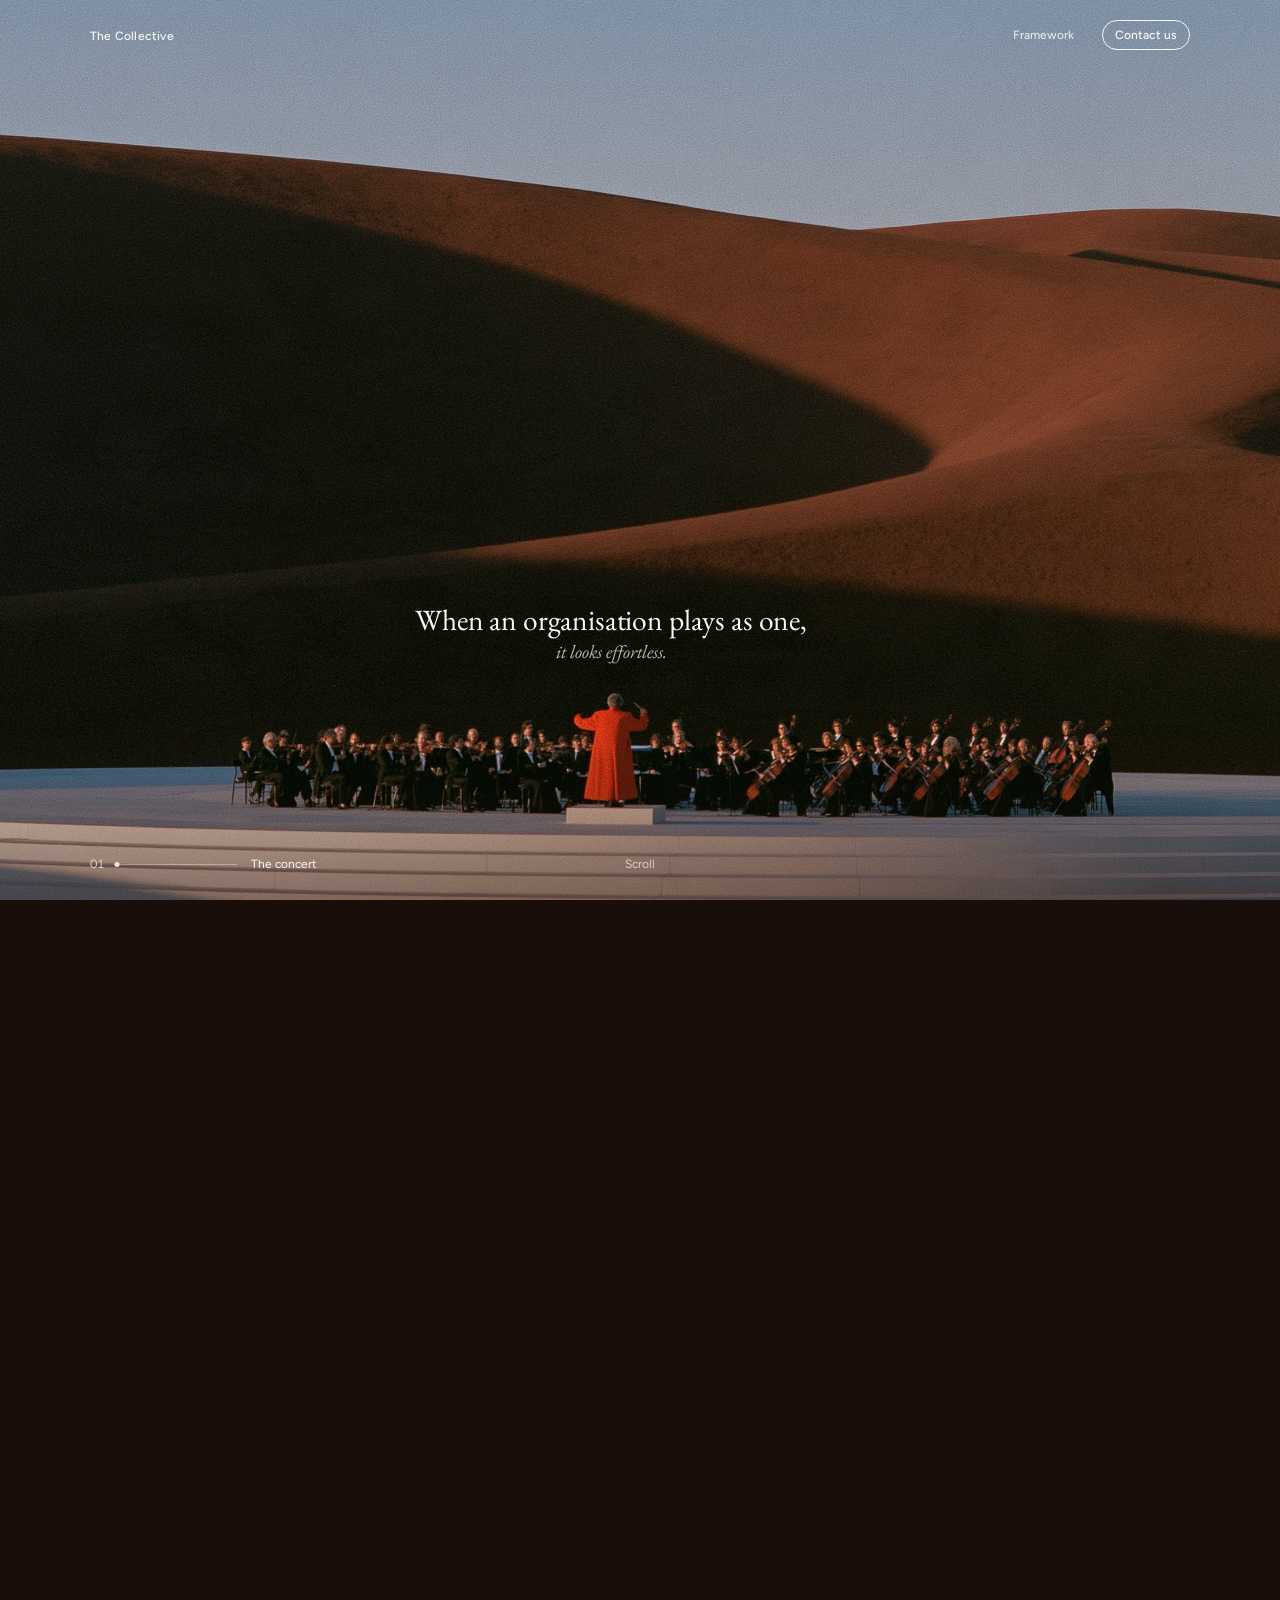
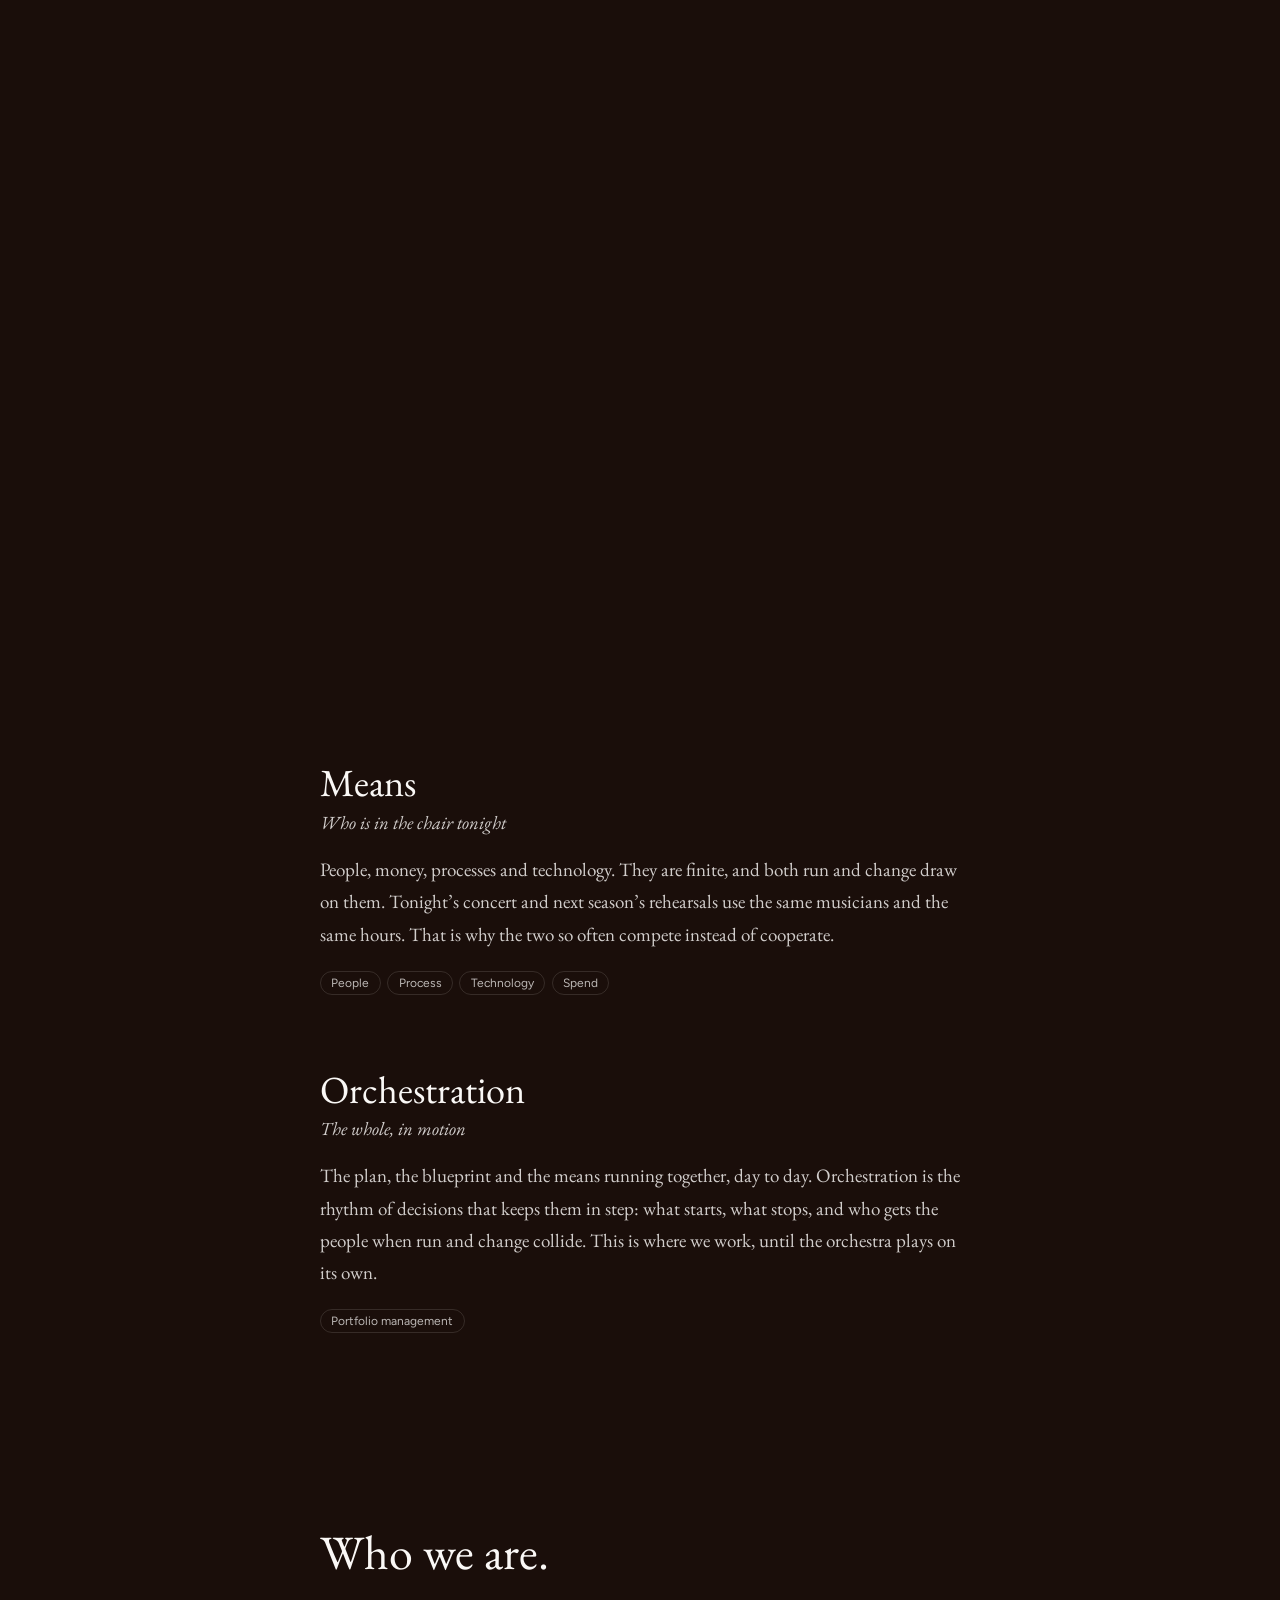
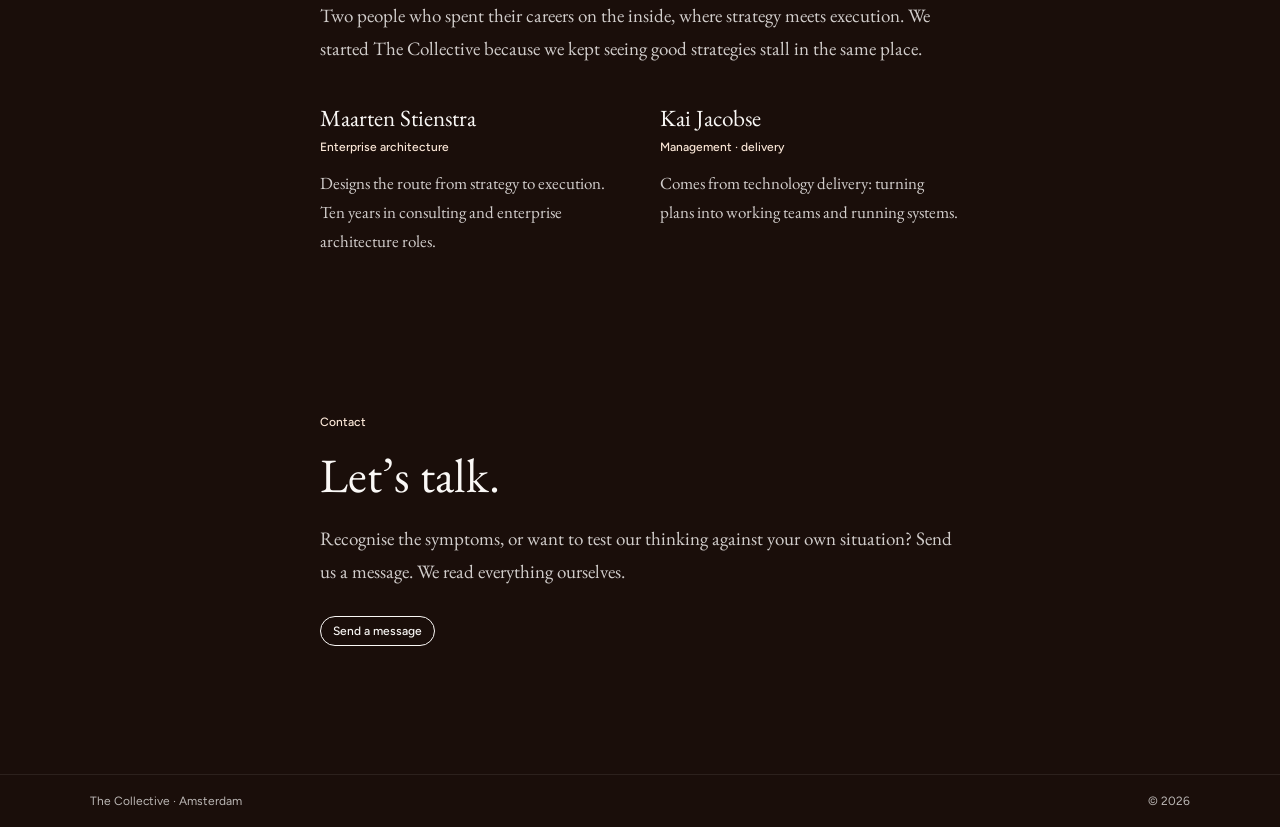
==== commit 7e90f558: "Symptoms section, framework hierarchy, closing video and reframed film stops - Sound familiar?: eigh" ====
--- a/index.html
+++ b/index.html
@@ -104,7 +104,7 @@
       "@type": "Person",
       "@id": "#maarten-stienstra",
       "name": "Maarten Stienstra",
-      "jobTitle": "Co-founder · Operating models and enterprise architecture",
+      "jobTitle": "Co-founder · Enterprise architecture",
       "worksFor": {
         "@id": "#organisation"
       }
@@ -113,7 +113,7 @@
       "@type": "Person",
       "@id": "#kai-jacobse",
       "name": "Kai Jacobse",
-      "jobTitle": "Co-founder · Delivery and technology",
+      "jobTitle": "Co-founder · Management and delivery",
       "worksFor": {
         "@id": "#organisation"
       }
@@ -145,7 +145,7 @@
 <a class="brand" href="#top" data-safe-top data-entrance aria-label="The Collective, back to top">The Collective</a>
 <div class="nav-fade" data-nav-fade aria-hidden="true"></div>
 <nav class="site-nav" data-safe-top data-entrance aria-label="Main">
-  <a class="site-nav__link" href="#framework">Framework</a>
+  <a class="site-nav__link" href="#symptoms">Framework</a>
   <button class="btn btn--outline" type="button" data-contact aria-haspopup="dialog" aria-controls="contact">Contact us</button>
 </nav>
 
@@ -170,9 +170,10 @@
         <div class="beat" data-beat="twist" data-anchor="conductor">
           <p class="beat__title">It isn&rsquo;t.</p>
           <ul class="beat__lines">
-            <li data-copy="symptom-1">Forty initiatives. Nobody can name the three that matter.</li>
-            <li data-copy="symptom-2">Every project reports green. The result doesn&rsquo;t move.</li>
-            <li data-copy="symptom-3">Run wins every fight for people.</li>
+            <li data-copy="twist-1">Different roles.</li>
+            <li data-copy="twist-2">Different capabilities.</li>
+            <li data-copy="twist-3">Different perspectives.</li>
+            <li data-copy="twist-4">One performance.</li>
           </ul>
         </div>
 
@@ -224,195 +225,75 @@
   </section>
 
   <!-- ============================================================
-       Symptoms: what leadership teams recognise, grouped by the part of
-       the framework where they start. The full list with roles, causes,
-       evidence and sources is in docs/SYMPTOMS.md: keep the two in step.
+       Symptoms: eight things leadership teams recognise. The full set
+       of twenty, with roles, causes, evidence and sources, is in
+       docs/SYMPTOMS.md: keep the site's eight in step with it.
        ============================================================ -->
   <section class="section section--first" id="symptoms" aria-labelledby="symptoms-title">
     <div class="section__inner">
       <header class="section__head">
         <p class="eyebrow" data-reveal>Symptoms</p>
         <h2 class="section__title" id="symptoms-title" data-reveal>Sound familiar?</h2>
-        <p class="section__text" data-reveal>What CEOs, CFOs, COOs and CIOs say when strategy and execution stop playing together. Open one to see where it starts.</p>
+        <p class="section__text" data-reveal>What CEOs, CFOs, COOs, CIOs, transformation leaders and product delivery leaders say when strategy and execution stop playing together. Open one to see where it starts.</p>
       </header>
 
-      <div class="symptoms">
-        <section class="symptom-group" aria-labelledby="symptoms-plan" data-reveal>
-          <p class="symptom-group__part">Plan &middot; the programme</p>
-          <h3 class="symptom-group__title" id="symptoms-plan">Are we working on the right things?</h3>
-          <details class="symptom" id="too-many-initiatives">
-            <summary class="symptom__line">We have 40 initiatives running, and nobody can tell me which three actually matter.</summary>
-            <div class="symptom__body">
-              <p class="symptom__roles">CEO &middot; COO</p>
-              <p class="symptom__cause">The strategy names ambitions but makes no choices. Every idea becomes a project, and nothing is ranked against anything else.</p>
-              <ul class="tags" aria-label="Related concepts"><li class="tag">Strategic prioritisation</li><li class="tag">Project portfolio management</li><li class="tag">OKRs</li></ul>
-            </div>
-          </details>
-          <details class="symptom" id="strategy-lost-in-translation">
-            <summary class="symptom__line">The strategy is clear in the boardroom. Two levels down, nobody can tell you what it means for their work.</summary>
-            <div class="symptom__body">
-              <p class="symptom__roles">CEO</p>
-              <p class="symptom__cause">The plan goes straight to the organisation without a design in between: which capabilities, which teams, which owners.</p>
-              <ul class="tags" aria-label="Related concepts"><li class="tag">Strategy execution</li><li class="tag">Strategic alignment</li><li class="tag">Operating model</li></ul>
-            </div>
-          </details>
-          <details class="symptom" id="ai-without-foundations">
-            <summary class="symptom__line">Everyone wants AI, but our data and systems aren&rsquo;t ready for it.</summary>
-            <div class="symptom__body">
-              <p class="symptom__roles">CEO &middot; CIO &middot; CTO</p>
-              <p class="symptom__cause">The ambition is set at the top, but the foundations it depends on, data, process ownership and capacity, were never planned or funded.</p>
-              <ul class="tags" aria-label="Related concepts"><li class="tag">AI readiness</li><li class="tag">AI strategy</li><li class="tag">Data foundations</li></ul>
-            </div>
-          </details>
-        </section>
-        <section class="symptom-group" aria-labelledby="symptoms-blueprint" data-reveal>
-          <p class="symptom-group__part">Blueprint &middot; the score</p>
-          <h3 class="symptom-group__title" id="symptoms-blueprint">Is it clear who owns what?</h3>
-          <details class="symptom" id="waiting-on-other-teams">
-            <summary class="symptom__line">Every piece of work needs three other teams, and we&rsquo;re always waiting on someone.</summary>
-            <div class="symptom__body">
-              <p class="symptom__roles">CIO &middot; CTO &middot; COO</p>
-              <p class="symptom__cause">Teams are organised around departments or systems instead of the flow of work to the customer, so every change crosses several boundaries.</p>
-              <ul class="tags" aria-label="Related concepts"><li class="tag">Team dependencies</li><li class="tag">Value streams</li><li class="tag">Team Topologies</li></ul>
-            </div>
-          </details>
-          <details class="symptom" id="agile-but-not-faster">
-            <summary class="symptom__line">We went agile two years ago. We&rsquo;re not delivering any faster.</summary>
-            <div class="symptom__body">
-              <p class="symptom__roles">CEO &middot; CIO &middot; CTO</p>
-              <p class="symptom__cause">The teams changed how they work, but funding, priorities and dependencies above the teams stayed the same. Fast teams still wait on a slow system.</p>
-              <ul class="tags" aria-label="Related concepts"><li class="tag">Agile at scale</li><li class="tag">Agile transformation</li><li class="tag">Lean portfolio management</li></ul>
-            </div>
-          </details>
-          <details class="symptom" id="reorganised-same-problems">
-            <summary class="symptom__line">We reorganised, and a year later we have the same problems.</summary>
-            <div class="symptom__body">
-              <p class="symptom__roles">CEO &middot; COO</p>
-              <p class="symptom__cause">The org chart changed, but decision rights, processes and the way work flows did not.</p>
-              <ul class="tags" aria-label="Related concepts"><li class="tag">Organisational design</li><li class="tag">Reorganisation</li><li class="tag">Operating model design</li></ul>
-            </div>
-          </details>
-          <details class="symptom" id="nobody-owns-end-to-end">
-            <summary class="symptom__line">When an order goes wrong between sales, the warehouse and finance, nobody owns the whole thing.</summary>
-            <div class="symptom__body">
-              <p class="symptom__roles">COO &middot; CFO</p>
-              <p class="symptom__cause">Each department owns its own piece. Nobody owns the end-to-end flow, such as order-to-cash, returns or replenishment.</p>
-              <ul class="tags" aria-label="Related concepts"><li class="tag">End-to-end process ownership</li><li class="tag">Order-to-cash</li><li class="tag">Value streams</li></ul>
-            </div>
-          </details>
-          <details class="symptom" id="three-versions-of-the-truth">
-            <summary class="symptom__line">We have three reports with three different numbers, and a meeting to argue about which one is right.</summary>
-            <div class="symptom__body">
-              <p class="symptom__roles">CFO &middot; CEO</p>
-              <p class="symptom__cause">Nobody owns the key definitions and data, so every department builds its own version of the truth.</p>
-              <ul class="tags" aria-label="Related concepts"><li class="tag">Data governance</li><li class="tag">Single source of truth</li><li class="tag">Data ownership</li></ul>
-            </div>
-          </details>
-          <details class="symptom" id="it-as-a-cost-centre">
-            <summary class="symptom__line">IT is seen as a cost to manage, not as part of how we compete.</summary>
-            <div class="symptom__body">
-              <p class="symptom__roles">CIO &middot; CTO &middot; CEO</p>
-              <p class="symptom__cause">Business and IT plan separately and hand work over the wall, instead of owning the outcome together.</p>
-              <ul class="tags" aria-label="Related concepts"><li class="tag">Business–IT alignment</li><li class="tag">Product operating model</li><li class="tag">Digital operating model</li></ul>
-            </div>
-          </details>
-        </section>
-        <section class="symptom-group" aria-labelledby="symptoms-means" data-reveal>
-          <p class="symptom-group__part">Means &middot; the orchestra</p>
-          <h3 class="symptom-group__title" id="symptoms-means">Do we have the people and money to do it?</h3>
-          <details class="symptom" id="costs-creeping-up">
+      <div class="symptom-group" data-reveal>
+          <details class="symptom" data-collapse id="everything-reports-green">
+            <summary class="symptom__line">Every project report says green, but the numbers that matter don&rsquo;t move.</summary>
+            <div class="symptom__body">
+              <p class="symptom__cause">Reports track activity and milestones rather than results, and bad news travels up slowly.</p>
+              <ul class="tags" aria-label="Related concepts"><li class="tag">Watermelon reporting</li><li class="tag">Portfolio reporting</li><li class="tag">Outcome KPIs</li></ul>
+            </div>
+          </details>
+          <details class="symptom" data-collapse id="never-stop-anything">
+            <summary class="symptom__line">We&rsquo;re good at starting things. We almost never stop anything.</summary>
+            <div class="symptom__body">
+              <p class="symptom__cause">There is no regular moment where the portfolio is reviewed and work is stopped, so not deciding becomes the decision.</p>
+              <ul class="tags" aria-label="Related concepts"><li class="tag">Portfolio governance</li><li class="tag">Stage gates</li><li class="tag">Work in progress</li></ul>
+            </div>
+          </details>
+          <details class="symptom" data-collapse id="projects-dont-pay-off">
+            <summary class="symptom__line">We can&rsquo;t tell whether our projects actually pay off.</summary>
+            <div class="symptom__body">
+              <p class="symptom__cause">Projects are approved on a business case, but nobody owns measuring the benefits once the money is spent.</p>
+              <ul class="tags" aria-label="Related concepts"><li class="tag">Return on investment</li><li class="tag">Business case</li><li class="tag">Value management</li></ul>
+            </div>
+          </details>
+          <details class="symptom" data-collapse id="programme-keeps-growing">
+            <summary class="symptom__line">Our big programme is late, over budget, and still getting bigger.</summary>
+            <div class="symptom__body">
+              <p class="symptom__cause">Scope, dependencies and capacity were never planned end to end, and business and IT don&rsquo;t share ownership.</p>
+              <ul class="tags" aria-label="Related concepts"><li class="tag">Programme recovery</li><li class="tag">Programme management</li><li class="tag">Transformation</li></ul>
+            </div>
+          </details>
+          <details class="symptom" data-collapse id="costs-creeping-up">
             <summary class="symptom__line">Our costs keep creeping up, especially IT, and nobody can tell me exactly why.</summary>
             <div class="symptom__body">
-              <p class="symptom__roles">CFO &middot; CEO</p>
               <p class="symptom__cause">Spend is spread across cloud, licences and teams that nobody oversees as a whole. New things are added, old ones are rarely switched off.</p>
               <ul class="tags" aria-label="Related concepts"><li class="tag">IT cost optimisation</li><li class="tag">OPEX</li><li class="tag">Cloud costs</li></ul>
             </div>
           </details>
-          <details class="symptom" id="run-eats-the-budget">
+          <details class="symptom" data-collapse id="run-eats-the-budget">
             <summary class="symptom__line">Most of our IT budget goes to keeping things running. There&rsquo;s very little left for anything new.</summary>
             <div class="symptom__body">
-              <p class="symptom__roles">CIO &middot; CTO &middot; CFO</p>
               <p class="symptom__cause">Old systems and quick fixes build up a maintenance bill that grows every year and crowds out new work.</p>
               <ul class="tags" aria-label="Related concepts"><li class="tag">Technical debt</li><li class="tag">Run versus change</li><li class="tag">IT budget</li></ul>
             </div>
           </details>
-          <details class="symptom" id="same-people-everywhere">
-            <summary class="symptom__line">The same handful of people are needed on every project, and they&rsquo;re also the ones keeping the business running.</summary>
-            <div class="symptom__body">
-              <p class="symptom__roles">COO &middot; CIO &middot; CTO</p>
-              <p class="symptom__cause">Projects are approved without checking who will actually do the work, so a few key people become the bottleneck for everything.</p>
-              <ul class="tags" aria-label="Related concepts"><li class="tag">Capacity planning</li><li class="tag">Resource management</li><li class="tag">Key-person dependency</li></ul>
-            </div>
-          </details>
-          <details class="symptom" id="software-sprawl">
-            <summary class="symptom__line">Every department buys its own software, and nobody has the full picture of what we have or what we pay for.</summary>
-            <div class="symptom__body">
-              <p class="symptom__roles">CIO &middot; CTO &middot; CFO</p>
-              <p class="symptom__cause">Buying decisions are spread across departments, with no shared view of the capabilities the organisation already has.</p>
-              <ul class="tags" aria-label="Related concepts"><li class="tag">SaaS sprawl</li><li class="tag">Shadow IT</li><li class="tag">Application portfolio</li></ul>
-            </div>
-          </details>
-        </section>
-        <section class="symptom-group" aria-labelledby="symptoms-orchestration" data-reveal>
-          <p class="symptom-group__part">Orchestration &middot; the conductor</p>
-          <h3 class="symptom-group__title" id="symptoms-orchestration">Do we decide, stop and adjust in time?</h3>
-          <details class="symptom" id="projects-dont-pay-off">
-            <summary class="symptom__line">We can&rsquo;t tell whether our projects actually pay off.</summary>
-            <div class="symptom__body">
-              <p class="symptom__roles">CFO &middot; CEO</p>
-              <p class="symptom__cause">Projects are approved on a business case, but nobody owns measuring the benefits once the money is spent.</p>
-              <ul class="tags" aria-label="Related concepts"><li class="tag">Return on investment</li><li class="tag">Business case</li><li class="tag">Value management</li></ul>
-            </div>
-          </details>
-          <details class="symptom" id="decisions-escalate">
-            <summary class="symptom__line">Too many decisions end up on my desk, and they still take too long.</summary>
-            <div class="symptom__body">
-              <p class="symptom__roles">CEO &middot; COO</p>
-              <p class="symptom__cause">Nobody has made explicit who decides what, so managers escalate instead of settling trade-offs between themselves.</p>
-              <ul class="tags" aria-label="Related concepts"><li class="tag">Decision rights</li><li class="tag">Governance</li><li class="tag">RACI</li></ul>
-            </div>
-          </details>
-          <details class="symptom" id="everything-reports-green">
-            <summary class="symptom__line">Every project report says green, but the numbers that matter don&rsquo;t move.</summary>
-            <div class="symptom__body">
-              <p class="symptom__roles">CEO &middot; CFO</p>
-              <p class="symptom__cause">Reports track activity and milestones rather than results, and bad news travels up slowly.</p>
-              <ul class="tags" aria-label="Related concepts"><li class="tag">Watermelon reporting</li><li class="tag">Portfolio reporting</li><li class="tag">Outcome KPIs</li></ul>
-            </div>
-          </details>
-          <details class="symptom" id="budget-like-last-year">
-            <summary class="symptom__line">Our budget looks like last year&rsquo;s, even though our priorities have changed.</summary>
-            <div class="symptom__body">
-              <p class="symptom__roles">CFO &middot; CEO</p>
-              <p class="symptom__cause">The annual budget starts from last year&rsquo;s numbers, so money and people stay where they were, whatever the strategy says.</p>
-              <ul class="tags" aria-label="Related concepts"><li class="tag">Resource allocation</li><li class="tag">Zero-based budgeting</li><li class="tag">Rolling forecasts</li></ul>
-            </div>
-          </details>
-          <details class="symptom" id="never-stop-anything">
-            <summary class="symptom__line">We&rsquo;re good at starting things. We almost never stop anything.</summary>
-            <div class="symptom__body">
-              <p class="symptom__roles">CEO &middot; CFO &middot; COO</p>
-              <p class="symptom__cause">There is no regular moment where the portfolio is reviewed and work is stopped, so not deciding becomes the decision.</p>
-              <ul class="tags" aria-label="Related concepts"><li class="tag">Portfolio governance</li><li class="tag">Stage gates</li><li class="tag">Work in progress</li></ul>
-            </div>
-          </details>
-          <details class="symptom" id="benefits-never-showed-up">
+          <details class="symptom" data-collapse id="two-of-everything">
+            <summary class="symptom__line">We merged two years ago, and we still run two of everything.</summary>
+            <div class="symptom__body">
+              <p class="symptom__cause">The deal was integrated on paper: one name, one board. Nobody decided which processes, systems and teams become shared and which stay apart, so both keep running.</p>
+              <ul class="tags" aria-label="Related concepts"><li class="tag">Post-merger integration</li><li class="tag">Operating model</li><li class="tag">Shared services</li></ul>
+            </div>
+          </details>
+          <details class="symptom" data-collapse id="benefits-never-showed-up">
             <summary class="symptom__line">The new system went live, but the benefits in the business case never showed up.</summary>
             <div class="symptom__body">
-              <p class="symptom__roles">CFO &middot; COO</p>
               <p class="symptom__cause">Success was defined as go-live. The programme team moved on, and nobody in the business owns the promised outcome.</p>
               <ul class="tags" aria-label="Related concepts"><li class="tag">Benefits realisation</li><li class="tag">ERP implementation</li><li class="tag">Post-implementation review</li></ul>
             </div>
           </details>
-          <details class="symptom" id="programme-keeps-growing">
-            <summary class="symptom__line">Our big programme is late, over budget, and still getting bigger.</summary>
-            <div class="symptom__body">
-              <p class="symptom__roles">CEO &middot; CFO &middot; CIO</p>
-              <p class="symptom__cause">Scope, dependencies and capacity were never planned end to end, and business and IT don&rsquo;t share ownership.</p>
-              <ul class="tags" aria-label="Related concepts"><li class="tag">Programme recovery</li><li class="tag">Programme management</li><li class="tag">Transformation</li></ul>
-            </div>
-          </details>
-        </section>
       </div>
     </div>
   </section>
@@ -425,7 +306,7 @@
     <div class="section__inner">
       <header class="section__head">
         <p class="eyebrow" data-reveal>The framework</p>
-        <h2 class="section__title" id="framework-title" data-reveal>One whole, four parts.</h2>
+        <h2 class="section__title" id="framework-title" data-reveal>A synergy of four parts.</h2>
         <p class="section__text section__text--strong" data-reveal>Those symptoms share a cause. One of the parts below is missing, or the parts don&rsquo;t connect.</p>
 
         <figure class="diagram" data-reveal>
@@ -451,29 +332,29 @@
       </header>
 
       <article class="part" id="plan" data-reveal>
-        <p class="eyebrow">Plan</p>
-        <h3 class="part__title">What we want to play</h3>
+        <h3 class="part__name">Plan</h3>
+        <p class="part__title">What we want to play</h3>
         <p class="part__text">The plan holds the ambition, the choices and the goals. Most organisations have one, and it is usually good. Its weak point is the handover: it goes straight to the people who must carry it out, as a list of projects. A plan works when every goal lands somewhere it can be measured.</p>
         <ul class="tags" aria-label="Related concepts"><li class="tag">Strategy</li><li class="tag">OKRs</li></ul>
       </article>
 
       <article class="part" id="blueprint" data-reveal>
-        <p class="eyebrow">Blueprint</p>
-        <h3 class="part__title">What it takes to play it</h3>
+        <h3 class="part__name">Blueprint</h3>
+        <p class="part__title">What it takes to play it</h3>
         <p class="part__text">The blueprint is the intended design, on paper. It shows which capabilities the organisation needs, how value reaches the customer, how teams are shaped and who decides what. It is the only route from intending to doing. Skip it, and everyone plays the part they already knew.</p>
         <ul class="tags" aria-label="Related concepts"><li class="tag">Value streams</li><li class="tag">Business capabilities</li><li class="tag">Operating model</li><li class="tag">Organisational design</li></ul>
       </article>
 
       <article class="part" id="means" data-reveal>
-        <p class="eyebrow">Means</p>
-        <h3 class="part__title">Who is in the chair tonight</h3>
+        <h3 class="part__name">Means</h3>
+        <p class="part__title">Who is in the chair tonight</h3>
         <p class="part__text">People, money, processes and technology. They are finite, and both run and change draw on them. Tonight&rsquo;s concert and next season&rsquo;s rehearsals use the same musicians and the same hours. That is why the two so often compete instead of cooperate.</p>
         <ul class="tags" aria-label="Related concepts"><li class="tag">People</li><li class="tag">Process</li><li class="tag">Technology</li><li class="tag">Spend</li></ul>
       </article>
 
       <article class="part" id="orchestration" data-reveal>
-        <p class="eyebrow">Orchestration</p>
-        <h3 class="part__title">The whole, in motion</h3>
+        <h3 class="part__name">Orchestration</h3>
+        <p class="part__title">The whole, in motion</h3>
         <p class="part__text">The plan, the blueprint and the means running together, day to day. Orchestration is the rhythm of decisions that keeps them in step: what starts, what stops, and who gets the people when run and change collide. This is where we work, until the orchestra plays on its own.</p>
         <ul class="tags" aria-label="Related concepts"><li class="tag">Portfolio management</li></ul>
       </article>
@@ -493,12 +374,12 @@
       <div class="people">
         <article class="person" data-reveal>
           <h3 class="person__name">Maarten Stienstra</h3>
-          <p class="person__role">Operating models &middot; enterprise architecture</p>
+          <p class="person__role">Enterprise architecture</p>
           <p class="person__bio">Designs the route from strategy to execution. Ten years in consulting and enterprise architecture roles.</p>
         </article>
         <article class="person" data-reveal>
           <h3 class="person__name">Kai Jacobse</h3>
-          <p class="person__role">Delivery &middot; technology</p>
+          <p class="person__role">Management &middot; delivery</p>
           <p class="person__bio">Comes from technology delivery: turning plans into working teams and running systems.</p>
         </article>
       </div>
--- a/assets/css/tokens.css
+++ b/assets/css/tokens.css
@@ -71,6 +71,7 @@
   --text-h3:         1.45rem;
   --text-h3-lg:      1.6rem;
   --text-h2:         clamp(2rem, 4vw, 3rem);
+  --text-part:       clamp(1.85rem, 3vw, 2.4rem);  /* framework part names: below h2, above everything in the part */
   --text-beat:       clamp(1.5rem, 2.3vw, 2.25rem); /* every title over the film */
 
   --leading-beat:      1.1;                        /* titles over the film */
@@ -147,6 +148,7 @@
     --timeline-offset: calc(60px + env(safe-area-inset-bottom, 0px));
     --story-length:    1100vh;
     --text-h2:         1.85rem;
+    --text-part:       1.75rem;
     --text-body:       var(--text-body-sm);
   }
 }
--- a/assets/css/base.css
+++ b/assets/css/base.css
@@ -14,7 +14,7 @@
   text-rendering: optimizeLegibility;
 }
 
-h1, h2, h3, p, ul, figure { margin: 0; }
+h1, h2, h3, h4, p, ul, figure { margin: 0; }
 ul { padding: 0; list-style: none; }
 img, svg { max-width: 100%; }
 button { font: inherit; }
--- a/assets/css/components/sections.css
+++ b/assets/css/components/sections.css
@@ -47,7 +47,8 @@
 .section__cta { margin-top: var(--space-l); }
 
 /* ---- Framework parts --------------------------------------------------- */
-.part__title { margin-bottom: var(--space-s); font: var(--weight-regular) var(--text-h3-lg)/var(--leading-snug) var(--font-serif); }
+.part__name  { margin-bottom: var(--space-2xs); font: var(--weight-regular) var(--text-part)/var(--leading-heading) var(--font-serif); }
+.part__title { margin-bottom: var(--space-m); font: italic var(--weight-regular) var(--text-lede)/var(--leading-lede) var(--font-serif); color: var(--color-text-body); }
 
 /* ---- People ------------------------------------------------------------ */
 .people { display: grid; grid-template-columns: repeat(2, minmax(0, 1fr)); gap: var(--space-xl); }
--- a/assets/css/components/symptoms.css
+++ b/assets/css/components/symptoms.css
@@ -1,24 +1,17 @@
 /* ==========================================================================
-   Symptoms: what leadership teams recognise, grouped by the part of the
-   framework where each one starts. Every symptom is a <details> element:
-   one quiet line until opened, then who feels it, the cause and the
-   concepts it relates to. Content stays in the page for search engines.
+   Symptoms: eight things leadership teams recognise, in one list above
+   the framework. Every symptom is a <details> element:
+   one quiet line until opened, then the cause and the concepts it
+   relates to. ui.js slides it open and shut ([data-collapse]). Content stays in the page for search engines.
    ========================================================================== */
 
-.symptoms { display: grid; gap: var(--space-2xl); }
+.symptom-group { display: grid; }
 
-.symptom-group { display: grid; }
-.symptom-group__part {
-  margin-bottom: var(--space-s);
-  font: var(--weight-medium) var(--text-ui)/1 var(--font-sans);
-  color: var(--color-highlight);
+.symptom {
+  --collapse-dur: var(--dur-base);              /* read by ui.js for the open/close slide */
+  --collapse-ease: var(--ease-out);
+  border-top: 1px solid var(--color-line-hair);
 }
-.symptom-group__title {
-  margin-bottom: var(--space-m);
-  font: var(--weight-regular) var(--text-h3-lg)/var(--leading-snug) var(--font-serif);
-}
-
-.symptom { border-top: 1px solid var(--color-line-hair); }
 .symptom:last-child { border-bottom: 1px solid var(--color-line-hair); }
 
 .symptom__line {
@@ -43,17 +36,11 @@
   transition: transform var(--dur-fast) var(--ease-out), color var(--dur-fast) ease;
 }
 .symptom__line:hover,
-.symptom[open] .symptom__line { color: var(--color-highlight); }
-.symptom[open] .symptom__line::after { transform: rotate(45deg); color: var(--color-highlight); }
+.symptom[open]:not(.is-closing) .symptom__line { color: var(--color-highlight); }
+.symptom[open]:not(.is-closing) .symptom__line::after { transform: rotate(45deg); color: var(--color-highlight); }
 
 .symptom__body { padding-bottom: var(--space-l); }
-.symptom[open] .symptom__body { animation: rise-in var(--dur-base) var(--ease-out); }
 
-.symptom__roles {
-  margin-bottom: var(--space-2xs);
-  font: var(--weight-medium) var(--text-ui)/1.4 var(--font-sans);
-  color: var(--color-text-muted);
-}
 .symptom__cause {
   font: var(--weight-regular) var(--text-body-sm)/var(--leading-body) var(--font-serif);
   color: var(--color-text-body);
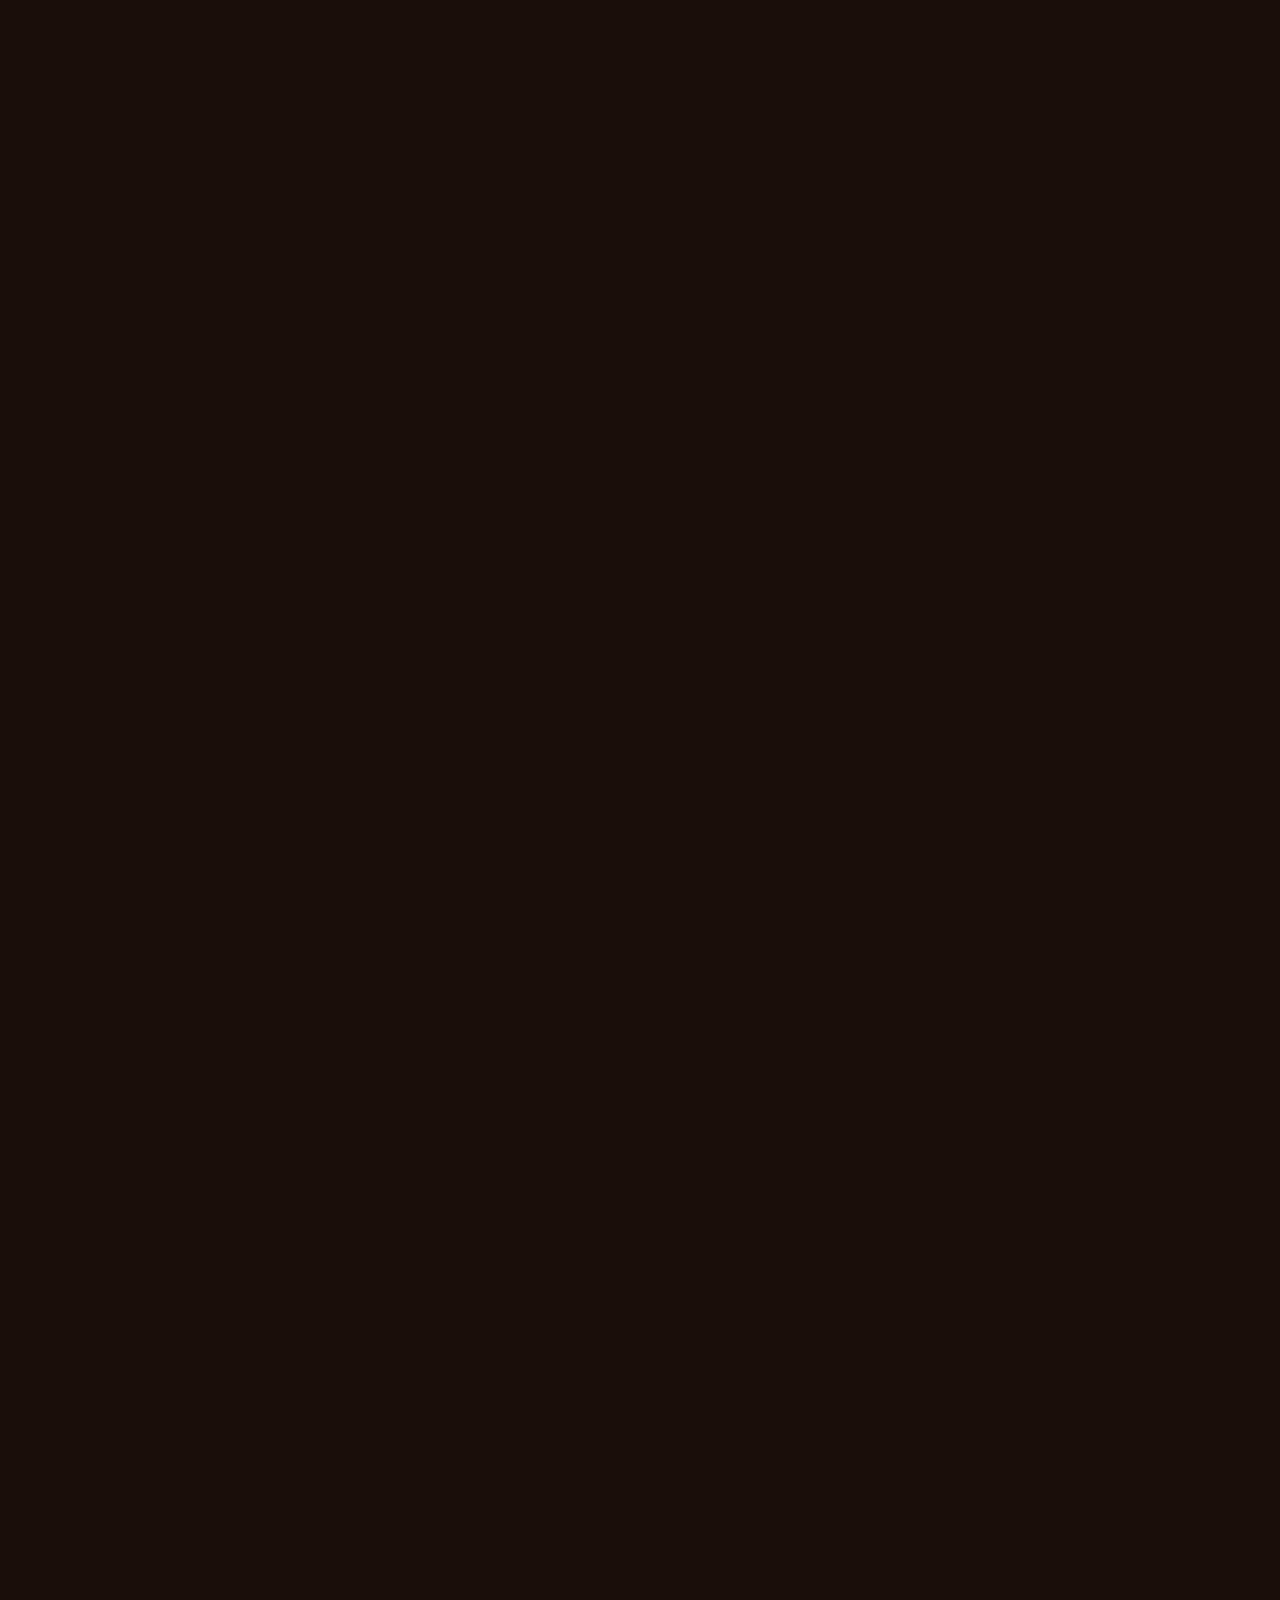
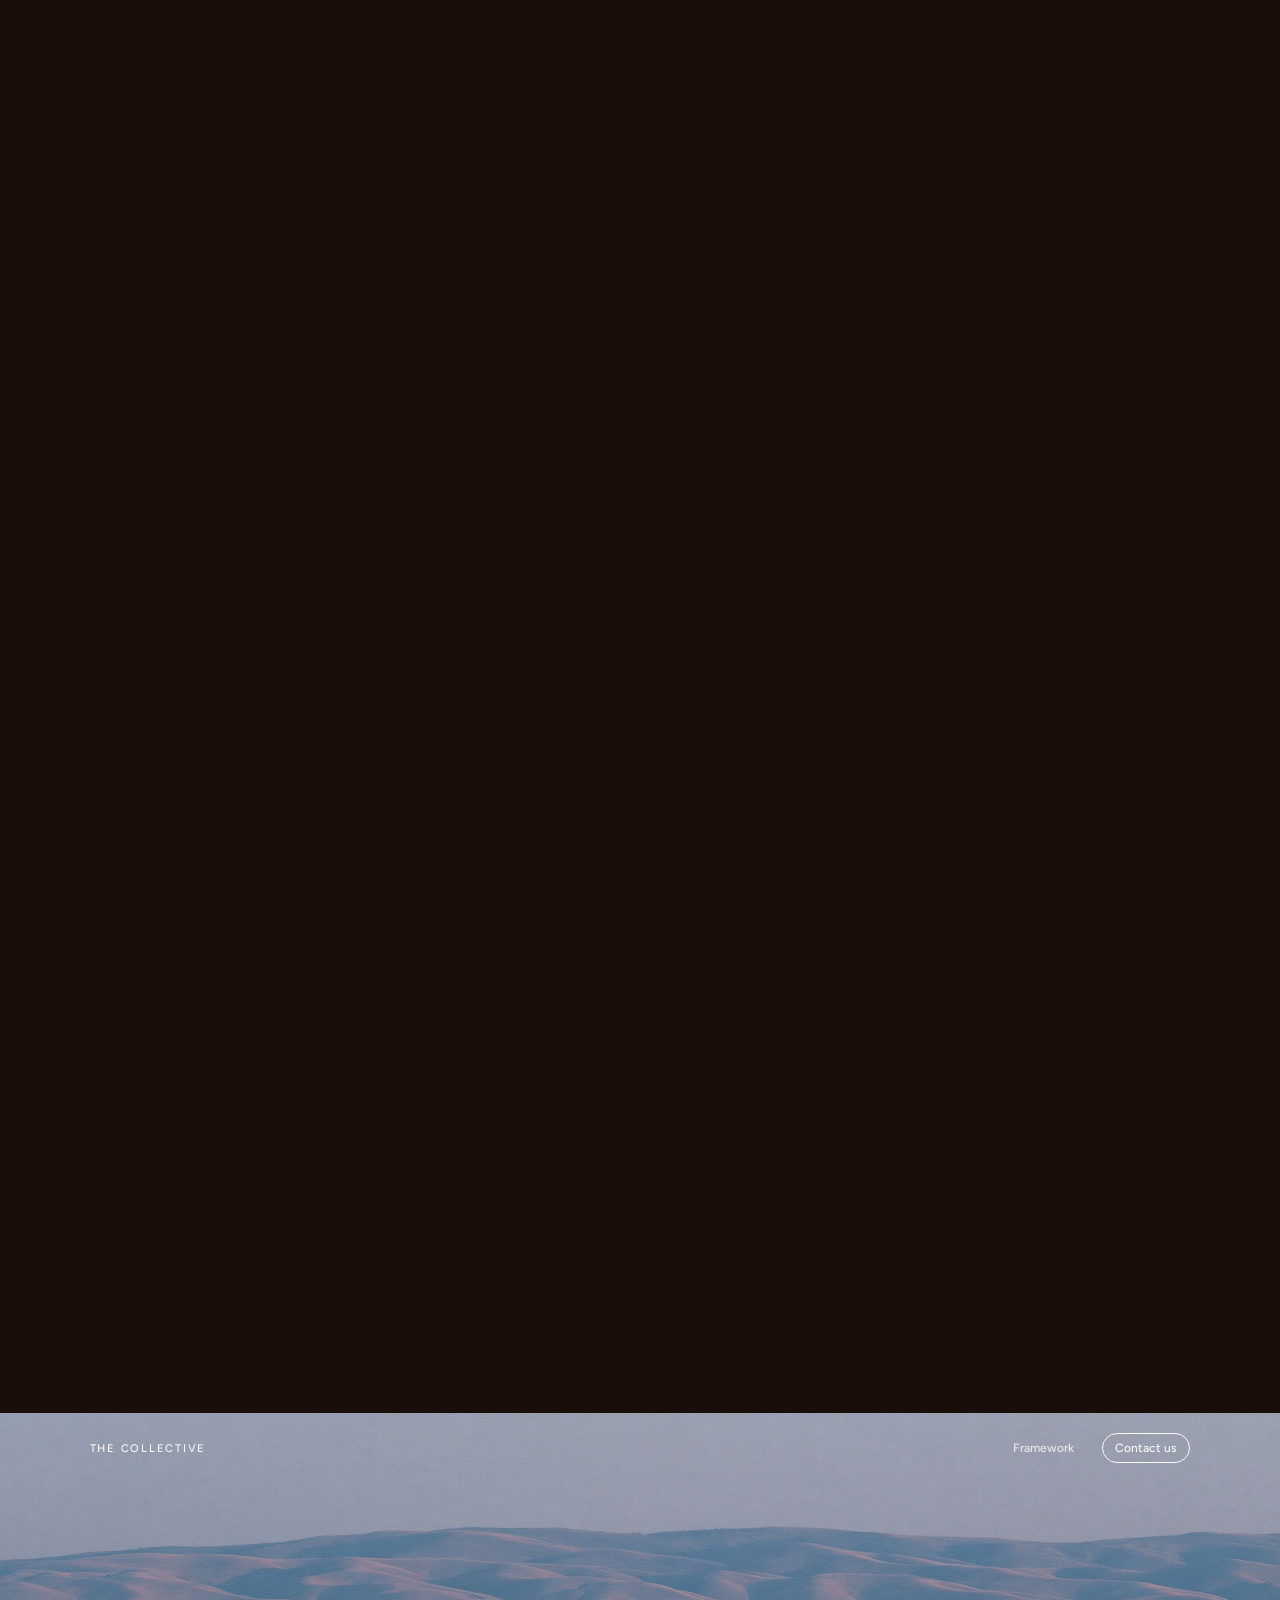
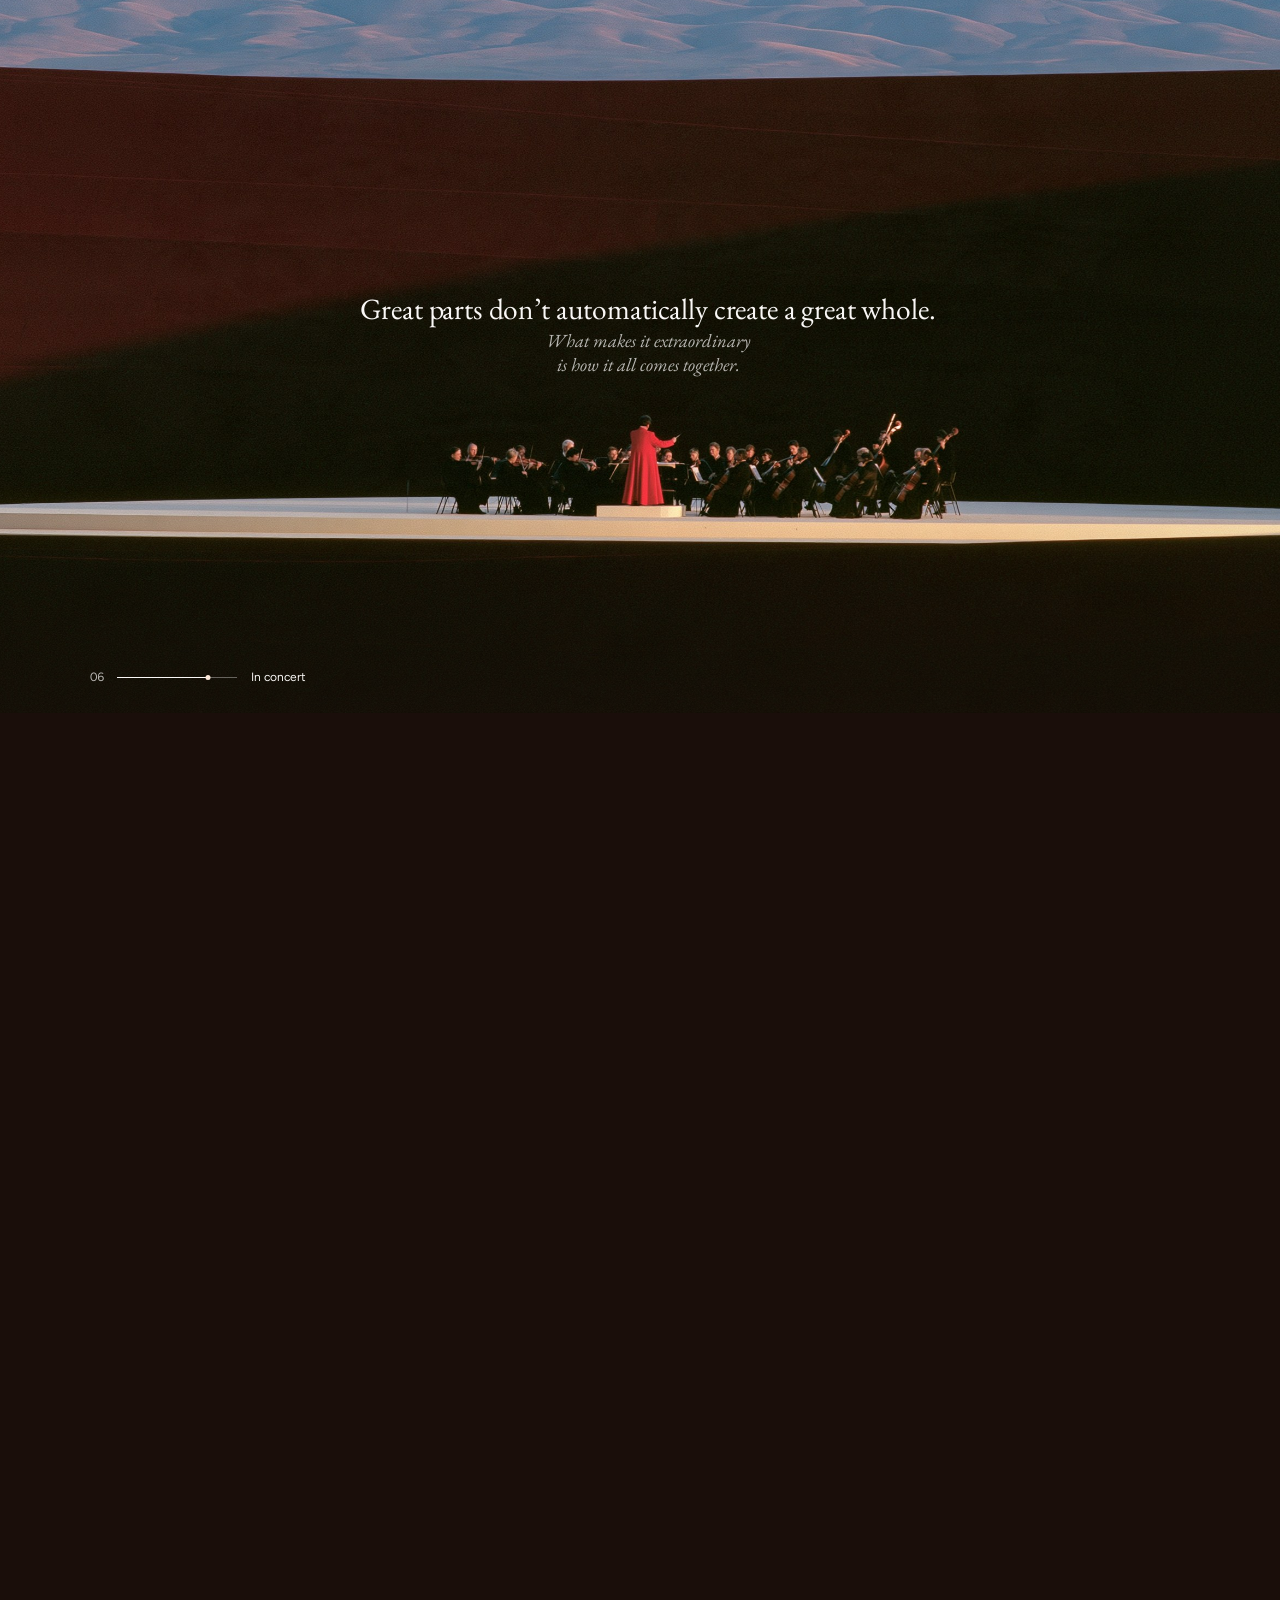
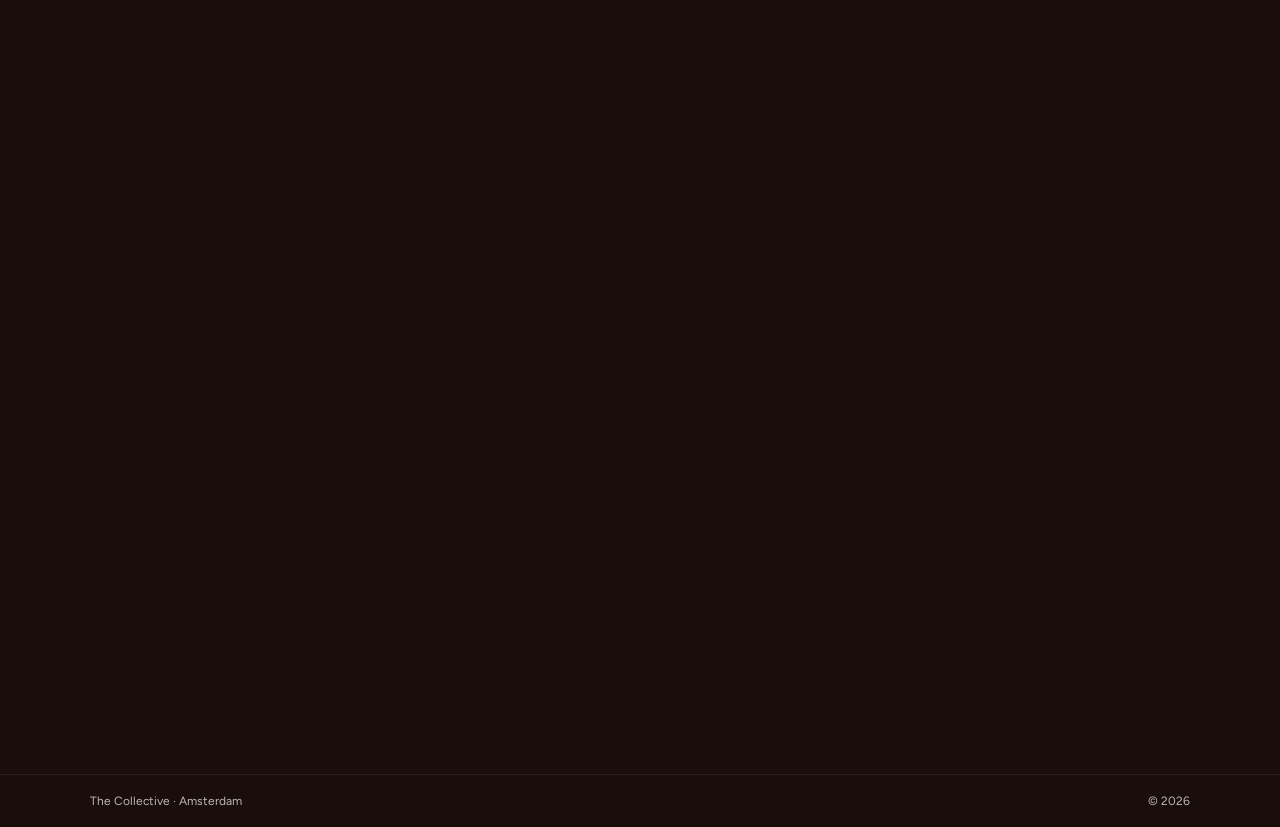
==== commit a9247e31: "Rename the metaphors, Governance pill, phone layout tweaks - Plan is the piece, Blueprint the notes," ====
--- a/index.html
+++ b/index.html
@@ -190,15 +190,15 @@
 
       <div class="panels">
         <aside class="panel glass" data-panel="plan" aria-label="Plan">
-          <p class="panel__kicker">Plan &middot; the programme</p>
+          <p class="panel__kicker">Plan &middot; the piece</p>
           <p class="panel__title">What we want to play</p>
           <p class="panel__body">The best music for our audience, the customer. Tonight, and next season too. The plan chooses what we play, and what we leave out.</p>
           <a class="panel__link" href="#plan">More on the plan &darr;</a>
         </aside>
         <aside class="panel glass" data-panel="blueprint" aria-label="Blueprint">
-          <p class="panel__kicker">Blueprint &middot; the score</p>
+          <p class="panel__kicker">Blueprint &middot; the notes</p>
           <p class="panel__title">What it takes to play it</p>
-          <p class="panel__body">The programme written out as parts: which sections the orchestra needs, who plays what, and who leads. The design, on paper.</p>
+          <p class="panel__body">The piece written out as parts: which sections the orchestra needs, who plays what, and who leads. The design, on paper.</p>
           <a class="panel__link" href="#blueprint">More on the blueprint &darr;</a>
         </aside>
         <aside class="panel glass" data-panel="means" aria-label="Means">
@@ -210,7 +210,7 @@
         <aside class="panel glass" data-panel="orchestration" aria-label="Orchestration">
           <p class="panel__kicker">Orchestration &middot; the conductor</p>
           <p class="panel__title">The whole, in motion</p>
-          <p class="panel__body">Programme, score and orchestra, playing together, live. Deciding every day what plays, what waits, and who is needed where.</p>
+          <p class="panel__body">Piece, notes and orchestra, playing together, live. Deciding every day what plays, what waits, and who is needed where.</p>
           <a class="panel__link" href="#orchestration">More on orchestration &darr;</a>
         </aside>
       </div>
@@ -313,17 +313,17 @@
           <svg class="diagram__svg diagram__svg--wide" viewBox="0 0 470 354" role="img" aria-label="Plan, Blueprint and Means stacked as three layers; Run and Change as two pillars through all three; Orchestration as the frame around everything">
             <rect class="diagram__frame" pathLength="1" x="12" y="12" width="446" height="330" rx="26"/>
             <text class="diagram__label diagram__frame-label" x="36" y="46">Orchestration</text>
-            <g class="diagram__layer"><rect x="36" y="72" width="398" height="70" rx="12"/><text class="diagram__name" x="54" y="104">Plan</text><text class="diagram__desc" x="54" y="122">the programme</text></g>
-            <g class="diagram__layer"><rect x="36" y="154" width="398" height="70" rx="12"/><text class="diagram__name" x="54" y="186">Blueprint</text><text class="diagram__desc" x="54" y="204">the score</text></g>
-            <g class="diagram__layer"><rect x="36" y="236" width="398" height="70" rx="12"/><text class="diagram__name" x="54" y="268">Means</text><text class="diagram__desc" x="54" y="286">the orchestra tonight</text></g>
+            <g class="diagram__layer"><rect x="36" y="72" width="398" height="70" rx="12"/><text class="diagram__name" x="54" y="104">Plan</text><text class="diagram__desc" x="54" y="122">the piece</text></g>
+            <g class="diagram__layer"><rect x="36" y="154" width="398" height="70" rx="12"/><text class="diagram__name" x="54" y="186">Blueprint</text><text class="diagram__desc" x="54" y="204">the notes</text></g>
+            <g class="diagram__layer"><rect x="36" y="236" width="398" height="70" rx="12"/><text class="diagram__name" x="54" y="268">Means</text><text class="diagram__desc" x="54" y="286">the orchestra</text></g>
             <g class="diagram__pillar"><rect x="260" y="60" width="72" height="258" rx="10"/><text class="diagram__label" x="296" y="46">Run</text></g>
             <g class="diagram__pillar"><rect x="344" y="60" width="72" height="258" rx="10"/><text class="diagram__label" x="380" y="46">Change</text></g>
           </svg>
           <svg class="diagram__svg diagram__svg--phone" viewBox="0 0 340 324" role="img" aria-label="Plan, Blueprint and Means stacked as three layers; Run and Change as two pillars through all three; Orchestration as the frame around everything">
             <rect class="diagram__frame" pathLength="1" x="6" y="6" width="328" height="312" rx="22"/>
             <text class="diagram__label diagram__frame-label" x="26" y="36">Orchestration</text>
-            <g class="diagram__layer"><rect x="26" y="58" width="288" height="70" rx="10"/><text class="diagram__name" x="42" y="90">Plan</text><text class="diagram__desc" x="42" y="108">the programme</text></g>
-            <g class="diagram__layer"><rect x="26" y="138" width="288" height="70" rx="10"/><text class="diagram__name" x="42" y="170">Blueprint</text><text class="diagram__desc" x="42" y="188">the score</text></g>
+            <g class="diagram__layer"><rect x="26" y="58" width="288" height="70" rx="10"/><text class="diagram__name" x="42" y="90">Plan</text><text class="diagram__desc" x="42" y="108">the piece</text></g>
+            <g class="diagram__layer"><rect x="26" y="138" width="288" height="70" rx="10"/><text class="diagram__name" x="42" y="170">Blueprint</text><text class="diagram__desc" x="42" y="188">the notes</text></g>
             <g class="diagram__layer"><rect x="26" y="218" width="288" height="70" rx="10"/><text class="diagram__name" x="42" y="250">Means</text><text class="diagram__desc" x="42" y="268">the orchestra</text></g>
             <g class="diagram__pillar"><rect x="184" y="48" width="52" height="250" rx="8"/><text class="diagram__label" x="210" y="36">Run</text></g>
             <g class="diagram__pillar"><rect x="246" y="48" width="52" height="250" rx="8"/><text class="diagram__label" x="272" y="36">Change</text></g>
@@ -356,7 +356,7 @@
         <h3 class="part__name">Orchestration</h3>
         <p class="part__title">The whole, in motion</h3>
         <p class="part__text">The plan, the blueprint and the means running together, day to day. Orchestration is the rhythm of decisions that keeps them in step: what starts, what stops, and who gets the people when run and change collide. This is where we work, until the orchestra plays on its own.</p>
-        <ul class="tags" aria-label="Related concepts"><li class="tag">Portfolio management</li></ul>
+        <ul class="tags" aria-label="Related concepts"><li class="tag">Portfolio management</li><li class="tag">Governance</li></ul>
       </article>
     </div>
   </section>
--- a/assets/css/tokens.css
+++ b/assets/css/tokens.css
@@ -62,6 +62,7 @@
   --weight-medium:  500;
 
   --text-ui:         0.75rem;                      /* 12px  navigation, buttons, timeline, labels */
+  --text-brand:      0.6875rem;                    /* 11px  the brand name in the top bar (capitals) */
   --text-field:      1rem;                         /* 16px  form input (16px stops iOS zooming in) */
   --text-close:      1.125rem;                     /* 18px  the × that closes the dialog */
   --text-body-sm:    1.0625rem;                    /* 17px  body on phones, bios */
@@ -83,6 +84,7 @@
   --leading-body:      1.7;
   --tracking-beat:      -0.005em;
   --tracking-ui:         0.02em;
+  --tracking-brand:      0.16em;                     /* the brand name, set in capitals */
 
   /* ---- Space ------------------------------------------------------------ */
   --space-3xs: 0.25rem;
@@ -144,8 +146,8 @@
 /* Phones and narrow tablets: same system, adjusted distances */
 @media (max-width: 720px) {
   :root {
-    --panel-offset:    calc(124px + env(safe-area-inset-bottom, 0px));
-    --timeline-offset: calc(60px + env(safe-area-inset-bottom, 0px));
+    --panel-offset:    calc(76px + env(safe-area-inset-bottom, 0px));
+    --timeline-offset: calc(36px + env(safe-area-inset-bottom, 0px));
     --story-length:    1100vh;
     --text-h2:         1.85rem;
     --text-part:       1.75rem;
--- a/assets/css/components/nav.css
+++ b/assets/css/components/nav.css
@@ -6,7 +6,7 @@
 :root {
   --nav-top: calc(var(--nav-offset) + env(safe-area-inset-top, 0px));
   --nav-fade-height: calc(84px + env(safe-area-inset-top, 0px));
-  --brand-nudge: 10px;                          /* aligns the brand with the middle of the button */
+  --brand-nudge: 9.5px;                         /* aligns the brand with the middle of the button */
 }
 
 .brand {
@@ -14,8 +14,9 @@
   z-index: var(--z-nav);
   top: calc(var(--nav-top) + var(--brand-nudge));
   left: var(--gutter);
-  font: var(--weight-medium) var(--text-ui)/1 var(--font-sans);
-  letter-spacing: var(--tracking-ui);
+  font: var(--weight-medium) var(--text-brand)/1 var(--font-sans);
+  letter-spacing: var(--tracking-brand);
+  text-transform: uppercase;
   color: var(--color-text);
   text-decoration: none;
 }
